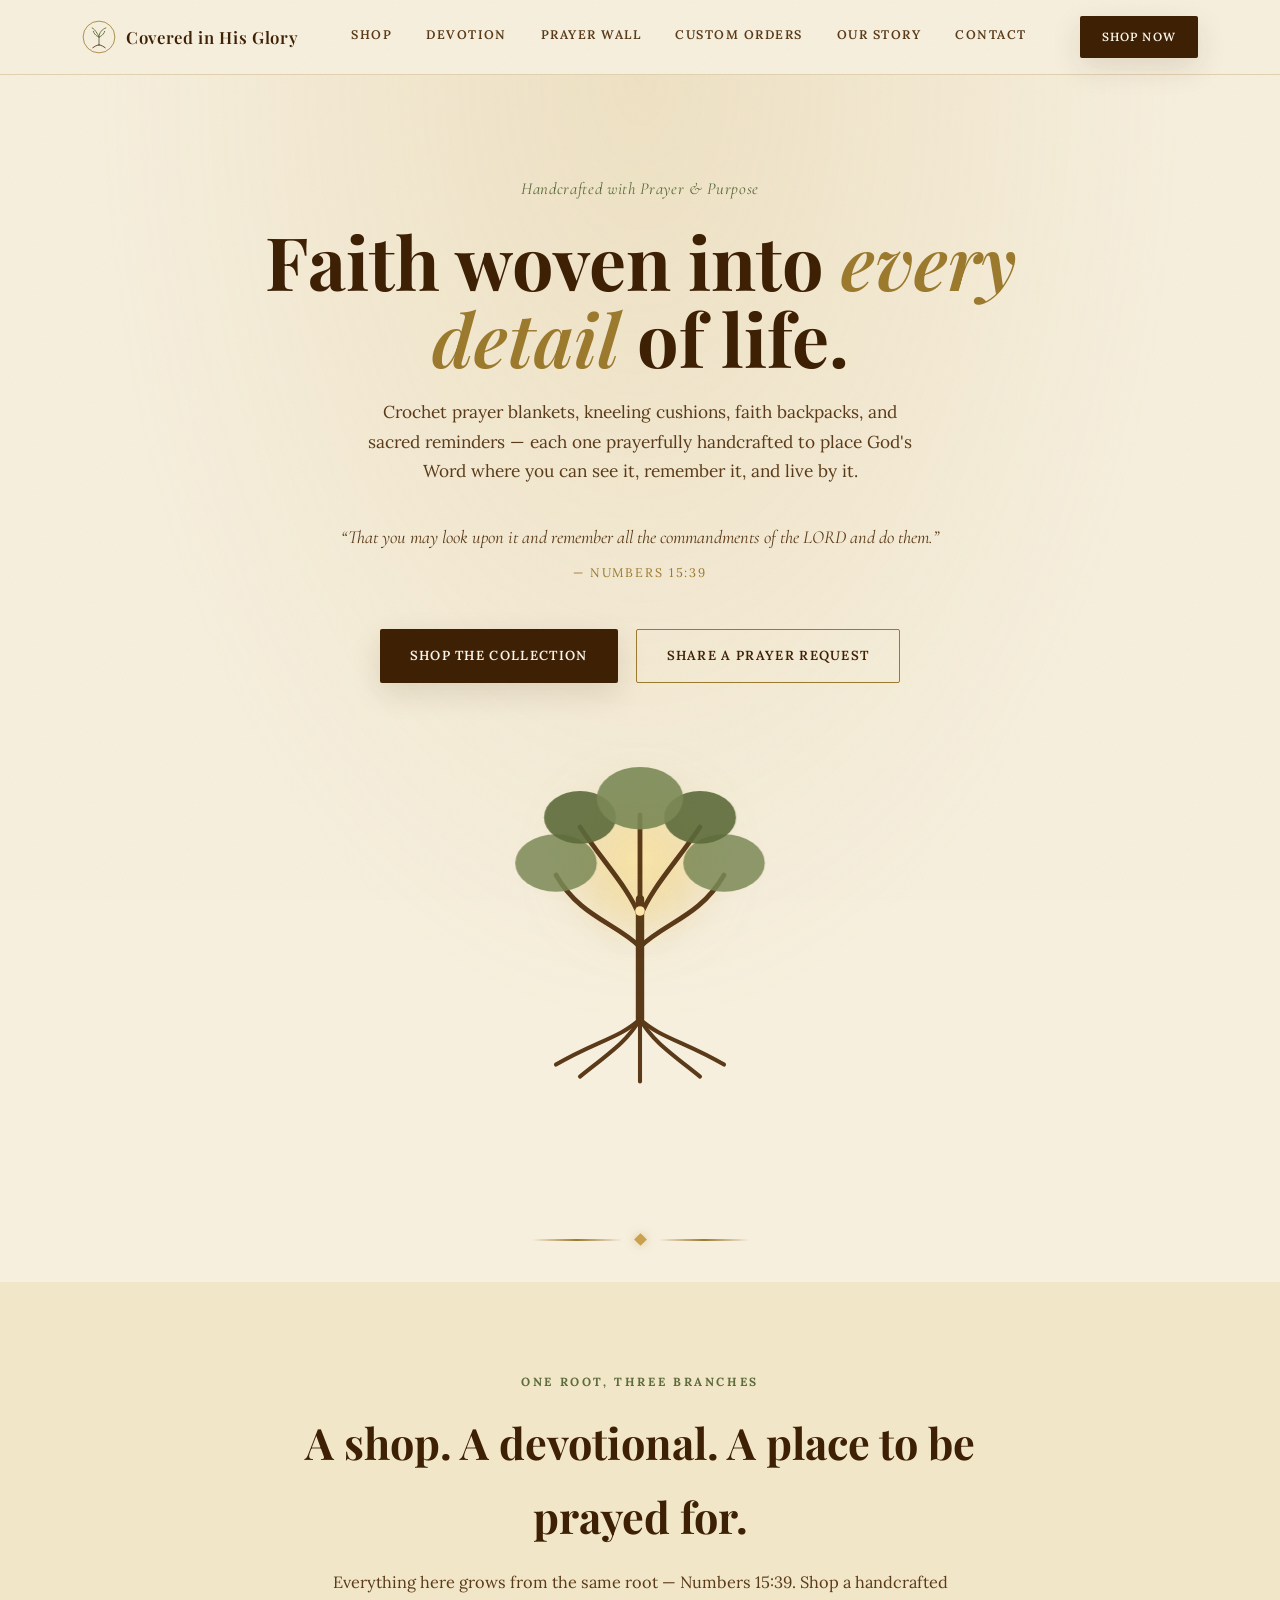
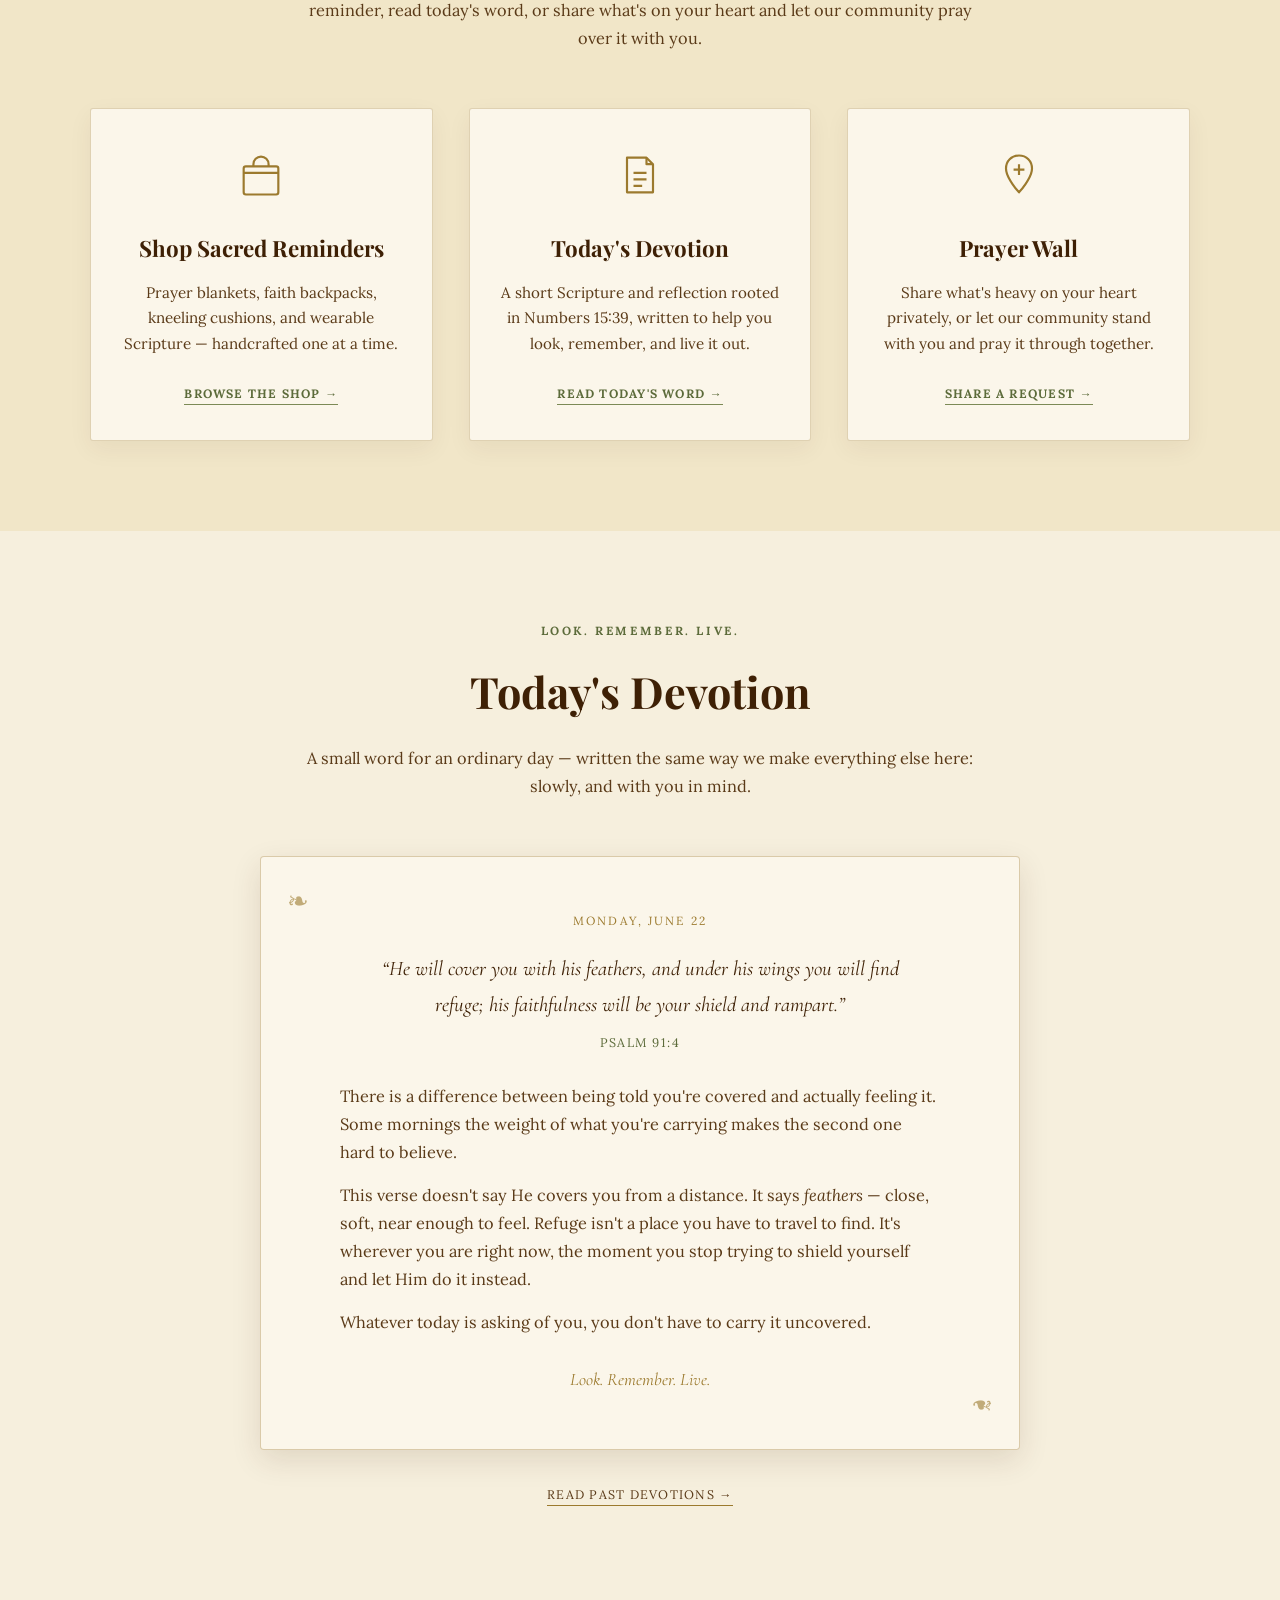
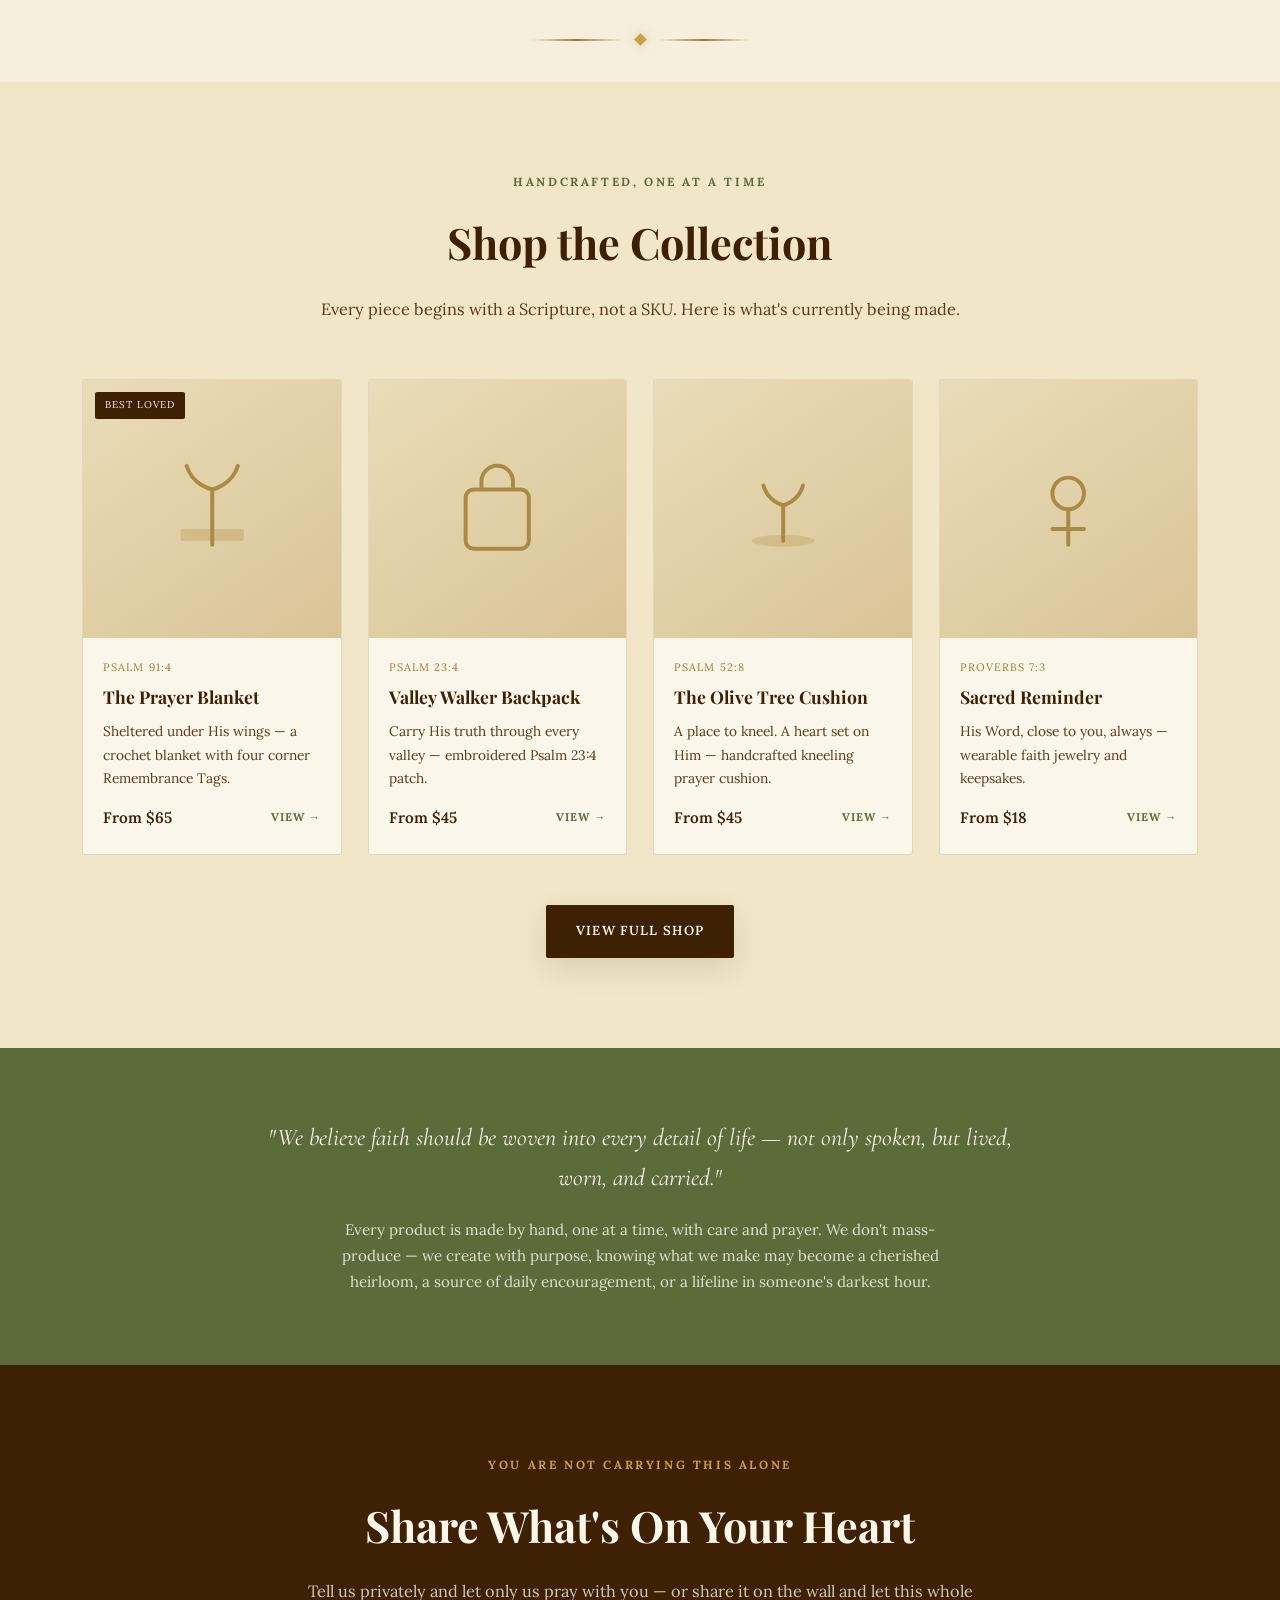
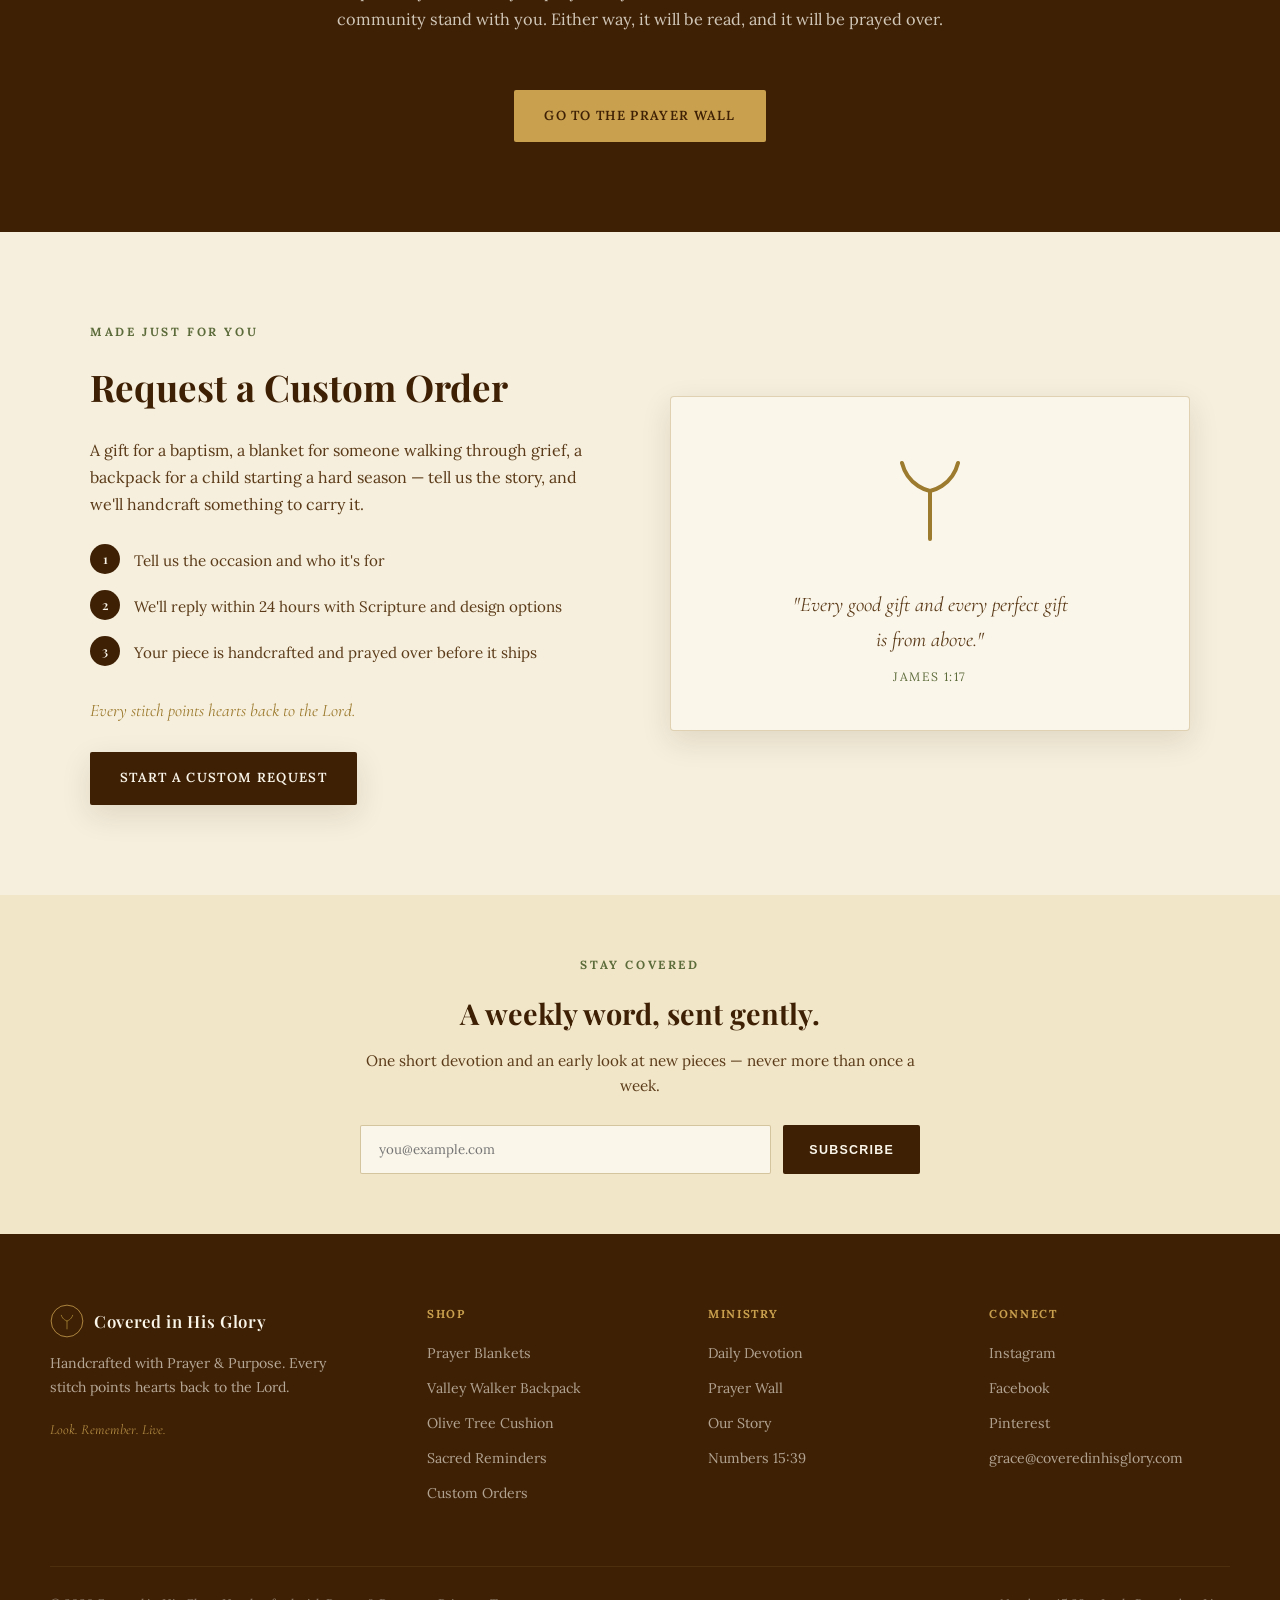
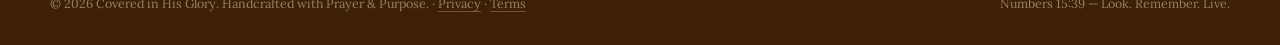
==== index.html @ 0c6f7fd9 "Build Covered in His Glory multi-page static site" ====
<!DOCTYPE html>
<html lang="en">
<head>
<meta charset="UTF-8">
<meta name="viewport" content="width=device-width, initial-scale=1.0">
<title>Covered in His Glory — Faith-Based Handmade Gifts</title>
<meta name="description" content="Handcrafted prayer blankets, faith backpacks, and Scripture-rooted gifts. Faith woven into every detail — Numbers 15:39.">
<link rel="icon" href="data:image/svg+xml,%3Csvg xmlns='http://www.w3.org/2000/svg' viewBox='0 0 60 60'%3E%3Ccircle cx='30' cy='30' r='28' fill='%23F6EFDD' stroke='%239C7A2E' stroke-width='2'/%3E%3Cpath d='M30 46V28M30 28c0 0-9-2-11-11M30 28c0 0 9-2 11-11' stroke='%235C6B3A' stroke-width='2.4' stroke-linecap='round' fill='none'/%3E%3C/svg%3E">
<link rel="preconnect" href="https://fonts.googleapis.com">
<link rel="preconnect" href="https://fonts.gstatic.com" crossorigin>
<link href="https://fonts.googleapis.com/css2?family=Playfair+Display:ital,wght@0,400;0,500;0,600;0,700;0,800;1,500;1,600&family=Lora:ital,wght@0,400;0,500;0,600;1,400&family=Cormorant+Garamond:ital,wght@0,400;0,500;0,600;1,500&display=swap" rel="stylesheet">
<link rel="stylesheet" href="css/styles.css">
</head>
<body>

<div class="texture"></div>

<!-- ===================== HEADER ===================== -->
<header class="site">
  <div class="nav-inner">
    <a class="brandmark" href="index.html">
      <svg class="tree-icon" viewBox="0 0 60 60" fill="none" aria-hidden="true">
        <circle cx="30" cy="30" r="28" stroke="#9C7A2E" stroke-width="1.4"/>
        <path d="M30 44V30M30 30C30 30 22 28 20 20M30 30C30 30 38 28 40 20M30 30C30 30 24 16 18 14M30 30C30 22 36 16 42 14" stroke="#5C6B3A" stroke-width="1.6" stroke-linecap="round"/>
        <path d="M30 44C26 44 22 47 19 49M30 44C34 44 38 47 41 49" stroke="#3E2005" stroke-width="1.4" stroke-linecap="round"/>
      </svg>
      Covered in His Glory
    </a>
    <nav class="links">
      <a href="shop.html">Shop</a>
      <a href="devotion.html">Devotion</a>
      <a href="prayer.html">Prayer Wall</a>
      <a href="custom-orders.html">Custom Orders</a>
      <a href="about.html">Our Story</a>
      <a href="contact.html">Contact</a>
    </nav>
    <a href="shop.html" class="nav-cta">Shop Now</a>
    <button class="menu-toggle" aria-label="Open menu" onclick="openDrawer()">
      <svg width="26" height="26" viewBox="0 0 24 24" fill="none"><path d="M4 7h16M4 12h16M4 17h16" stroke="currentColor" stroke-width="2" stroke-linecap="round"/></svg>
    </button>
  </div>
</header>

<!-- Mobile drawer -->
<div class="mobile-drawer" id="mobileDrawer">
  <div class="panel">
    <div class="drawer-top">
      <span class="brandmark" style="font-size:1rem;">Covered in His Glory</span>
      <button class="drawer-close" aria-label="Close menu" onclick="closeDrawer()">&times;</button>
    </div>
    <a href="shop.html">Shop</a>
    <a href="devotion.html">Devotion</a>
    <a href="prayer.html">Prayer Wall</a>
    <a href="custom-orders.html">Custom Orders</a>
    <a href="about.html">Our Story</a>
    <a href="contact.html">Contact</a>
  </div>
</div>

<!-- ===================== HERO ===================== -->
<section class="hero">
  <div class="hero-eyebrow">Handcrafted with Prayer &amp; Purpose</div>
  <h1>Faith woven into <span class="accent">every detail</span> of life.</h1>
  <p class="hero-sub">Crochet prayer blankets, kneeling cushions, faith backpacks, and sacred reminders — each one prayerfully handcrafted to place God's Word where you can see it, remember it, and live by it.</p>
  <p class="hero-scripture">&ldquo;That you may look upon it and remember all the commandments of the LORD and do them.&rdquo;</p>
  <p class="hero-ref">— Numbers 15:39</p>

  <div class="hero-ctas">
    <a href="shop.html" class="btn btn-primary">Shop the Collection</a>
    <a href="prayer.html" class="btn btn-secondary">Share a Prayer Request</a>
  </div>

  <div class="tree-stage">
    <svg viewBox="0 0 400 320" fill="none" xmlns="http://www.w3.org/2000/svg" aria-hidden="true">
      <defs>
        <radialGradient id="glow" cx="50%" cy="38%" r="40%">
          <stop offset="0%" stop-color="#FCE7A8" stop-opacity="0.9"/>
          <stop offset="100%" stop-color="#FCE7A8" stop-opacity="0"/>
        </radialGradient>
      </defs>
      <circle cx="200" cy="120" r="90" fill="url(#glow)" class="tree-glow"/>
      <path d="M200 230 L200 130" stroke="#5A3A18" stroke-width="7" stroke-linecap="round"/>
      <g stroke="#5A3A18" stroke-width="4" stroke-linecap="round" fill="none">
        <path d="M200 170 C180 150 150 145 130 110"/>
        <path d="M200 170 C220 150 250 145 270 110"/>
        <path d="M200 145 C190 120 170 100 150 70"/>
        <path d="M200 145 C210 120 230 100 250 70"/>
        <path d="M200 130 L200 60"/>
      </g>
      <g class="leaf-pop" style="animation-delay:1.6s">
        <ellipse cx="130" cy="100" rx="34" ry="24" fill="#7C8A56" opacity="0.85"/>
        <ellipse cx="270" cy="100" rx="34" ry="24" fill="#7C8A56" opacity="0.85"/>
        <ellipse cx="150" cy="62" rx="30" ry="22" fill="#5C6B3A" opacity="0.9"/>
        <ellipse cx="250" cy="62" rx="30" ry="22" fill="#5C6B3A" opacity="0.9"/>
        <ellipse cx="200" cy="46" rx="36" ry="26" fill="#7C8A56" opacity="0.9"/>
      </g>
      <g class="roots-grow" stroke="#5A3A18" stroke-width="3.4" stroke-linecap="round" fill="none">
        <path d="M200 230 C185 245 160 250 130 268"/>
        <path d="M200 230 C215 245 240 250 270 268"/>
        <path d="M200 230 C200 250 200 262 200 282"/>
        <path d="M200 230 C190 248 175 258 150 278" style="animation-delay:.3s"/>
        <path d="M200 230 C210 248 225 258 250 278" style="animation-delay:.3s"/>
      </g>
      <circle cx="200" cy="140" r="4" fill="#FCE7A8" class="tree-glow"/>
    </svg>
  </div>
</section>

<div class="rope-divider"><div class="line"></div><div class="mark"></div><div class="line"></div></div>

<!-- ===================== THREE MINISTRY PILLARS ===================== -->
<section class="roots-section section">
  <div class="wrap">
    <div class="section-head reveal">
      <div class="eyebrow">One Root, Three Branches</div>
      <h2>A shop. A devotional. A place to be prayed for.</h2>
      <p>Everything here grows from the same root — Numbers 15:39. Shop a handcrafted reminder, read today's word, or share what's on your heart and let our community pray over it with you.</p>
    </div>

    <div class="pillars reveal">
      <div class="pillar">
        <svg class="icon" viewBox="0 0 48 48" fill="none" aria-hidden="true"><rect x="8" y="16" width="32" height="26" rx="2" stroke="currentColor" stroke-width="2"/><path d="M8 22h32" stroke="currentColor" stroke-width="2"/><path d="M17 16v-2a7 7 0 0114 0v2" stroke="currentColor" stroke-width="2"/></svg>
        <h3>Shop Sacred Reminders</h3>
        <p>Prayer blankets, faith backpacks, kneeling cushions, and wearable Scripture — handcrafted one at a time.</p>
        <a href="shop.html" class="pillar-link">Browse the shop →</a>
      </div>
      <div class="pillar">
        <svg class="icon" viewBox="0 0 48 48" fill="none" aria-hidden="true"><path d="M12 8h18l6 6v26H12z" stroke="currentColor" stroke-width="2" stroke-linejoin="round"/><path d="M30 8v6h6" stroke="currentColor" stroke-width="2" stroke-linejoin="round"/><path d="M18 22h12M18 28h12M18 34h8" stroke="currentColor" stroke-width="2"/></svg>
        <h3>Today's Devotion</h3>
        <p>A short Scripture and reflection rooted in Numbers 15:39, written to help you look, remember, and live it out.</p>
        <a href="devotion.html" class="pillar-link">Read today's word →</a>
      </div>
      <div class="pillar">
        <svg class="icon" viewBox="0 0 48 48" fill="none" aria-hidden="true"><path d="M24 6c-7 0-12 5-12 12 0 9 12 22 12 22s12-13 12-22c0-7-5-12-12-12z" stroke="currentColor" stroke-width="2" stroke-linejoin="round"/><path d="M24 14v10M19 19h10" stroke="currentColor" stroke-width="2"/></svg>
        <h3>Prayer Wall</h3>
        <p>Share what's heavy on your heart privately, or let our community stand with you and pray it through together.</p>
        <a href="prayer.html" class="pillar-link">Share a request →</a>
      </div>
    </div>
  </div>
</section>

<!-- ===================== DAILY DEVOTION ===================== -->
<section class="devotion-section section">
  <div class="wrap">
    <div class="section-head reveal">
      <div class="eyebrow">Look. Remember. Live.</div>
      <h2>Today's Devotion</h2>
      <p>A small word for an ordinary day — written the same way we make everything else here: slowly, and with you in mind.</p>
    </div>

    <div class="devotion-card reveal">
      <div class="devotion-date">Monday, June 22</div>
      <p class="devotion-verse">&ldquo;He will cover you with his feathers, and under his wings you will find refuge; his faithfulness will be your shield and rampart.&rdquo;</p>
      <p class="devotion-ref">Psalm 91:4</p>
      <div class="devotion-body">
        <p>There is a difference between being told you're covered and actually feeling it. Some mornings the weight of what you're carrying makes the second one hard to believe.</p>
        <p>This verse doesn't say He covers you from a distance. It says <em>feathers</em> — close, soft, near enough to feel. Refuge isn't a place you have to travel to find. It's wherever you are right now, the moment you stop trying to shield yourself and let Him do it instead.</p>
        <p>Whatever today is asking of you, you don't have to carry it uncovered.</p>
      </div>
      <p class="devotion-close">Look. Remember. Live.</p>
    </div>

    <div class="devotion-archive">
      <a href="devotion.html">Read past devotions →</a>
    </div>
  </div>
</section>

<div class="rope-divider"><div class="line"></div><div class="mark"></div><div class="line"></div></div>

<!-- ===================== SHOP PREVIEW ===================== -->
<section class="shop-section section">
  <div class="wrap">
    <div class="section-head reveal">
      <div class="eyebrow">Handcrafted, One at a Time</div>
      <h2>Shop the Collection</h2>
      <p>Every piece begins with a Scripture, not a SKU. Here is what's currently being made.</p>
    </div>

    <div class="shop-grid reveal">

      <a class="product-card" href="shop.html">
        <div class="product-image">
          <span class="product-tag">Best Loved</span>
          <svg viewBox="0 0 60 60" fill="none" aria-hidden="true"><path d="M30 48V20M30 20c0 0-10-2-13-12M30 20c0 0 10-2 13-12" stroke="currentColor" stroke-width="2" stroke-linecap="round"/><rect x="14" y="40" width="32" height="6" rx="1" fill="currentColor" opacity="0.3"/></svg>
        </div>
        <div class="product-info">
          <div class="product-scripture">Psalm 91:4</div>
          <h4>The Prayer Blanket</h4>
          <p>Sheltered under His wings — a crochet blanket with four corner Remembrance Tags.</p>
          <div class="product-price-row">
            <span class="product-price">From $65</span>
            <span class="product-cta">View →</span>
          </div>
        </div>
      </a>

      <a class="product-card" href="shop.html">
        <div class="product-image">
          <svg viewBox="0 0 60 60" fill="none" aria-hidden="true"><rect x="14" y="20" width="32" height="30" rx="4" stroke="currentColor" stroke-width="2"/><path d="M22 20v-4a8 8 0 0116 0v4" stroke="currentColor" stroke-width="2"/></svg>
        </div>
        <div class="product-info">
          <div class="product-scripture">Psalm 23:4</div>
          <h4>Valley Walker Backpack</h4>
          <p>Carry His truth through every valley — embroidered Psalm 23:4 patch.</p>
          <div class="product-price-row">
            <span class="product-price">From $45</span>
            <span class="product-cta">View →</span>
          </div>
        </div>
      </a>

      <a class="product-card" href="shop.html">
        <div class="product-image">
          <svg viewBox="0 0 60 60" fill="none" aria-hidden="true"><path d="M30 46V28M30 28c0 0-8-2-10-10M30 28c0 0 8-2 10-10" stroke="currentColor" stroke-width="2" stroke-linecap="round"/><ellipse cx="30" cy="46" rx="16" ry="3" fill="currentColor" opacity="0.25"/></svg>
        </div>
        <div class="product-info">
          <div class="product-scripture">Psalm 52:8</div>
          <h4>The Olive Tree Cushion</h4>
          <p>A place to kneel. A heart set on Him — handcrafted kneeling prayer cushion.</p>
          <div class="product-price-row">
            <span class="product-price">From $45</span>
            <span class="product-cta">View →</span>
          </div>
        </div>
      </a>

      <a class="product-card" href="shop.html">
        <div class="product-image">
          <svg viewBox="0 0 60 60" fill="none" aria-hidden="true"><circle cx="30" cy="22" r="8" stroke="currentColor" stroke-width="2"/><path d="M30 30v18M22 40h16" stroke="currentColor" stroke-width="2" stroke-linecap="round"/></svg>
        </div>
        <div class="product-info">
          <div class="product-scripture">Proverbs 7:3</div>
          <h4>Sacred Reminder</h4>
          <p>His Word, close to you, always — wearable faith jewelry and keepsakes.</p>
          <div class="product-price-row">
            <span class="product-price">From $18</span>
            <span class="product-cta">View →</span>
          </div>
        </div>
      </a>

    </div>

    <div class="shop-all-wrap reveal">
      <a href="shop.html" class="btn btn-primary">View Full Shop</a>
    </div>
  </div>
</section>

<!-- ===================== MISSION STRIP ===================== -->
<section class="mission-strip">
  <p class="lead reveal">"We believe faith should be woven into every detail of life — not only spoken, but lived, worn, and carried."</p>
  <p class="sub reveal">Every product is made by hand, one at a time, with care and prayer. We don't mass-produce — we create with purpose, knowing what we make may become a cherished heirloom, a source of daily encouragement, or a lifeline in someone's darkest hour.</p>
</section>

<!-- ===================== PRAYER WALL PREVIEW ===================== -->
<section class="prayer-section section">
  <div class="wrap">
    <div class="section-head reveal">
      <div class="eyebrow">You Are Not Carrying This Alone</div>
      <h2>Share What's On Your Heart</h2>
      <p>Tell us privately and let only us pray with you — or share it on the wall and let this whole community stand with you. Either way, it will be read, and it will be prayed over.</p>
    </div>
    <div class="shop-all-wrap reveal">
      <a href="prayer.html" class="btn" style="background:var(--gold-bright); color:var(--brown);">Go to the Prayer Wall</a>
    </div>
  </div>
</section>

<!-- ===================== CUSTOM ORDERS TEASER ===================== -->
<section class="custom-section section">
  <div class="wrap">
    <div class="custom-wrap">
      <div class="custom-copy reveal">
        <div class="eyebrow">Made Just for You</div>
        <h2>Request a Custom Order</h2>
        <p>A gift for a baptism, a blanket for someone walking through grief, a backpack for a child starting a hard season — tell us the story, and we'll handcraft something to carry it.</p>
        <ul class="custom-steps">
          <li><div class="step-num">1</div><div class="step-text">Tell us the occasion and who it's for</div></li>
          <li><div class="step-num">2</div><div class="step-text">We'll reply within 24 hours with Scripture and design options</div></li>
          <li><div class="step-num">3</div><div class="step-text">Your piece is handcrafted and prayed over before it ships</div></li>
        </ul>
        <p style="font-style:italic; color:var(--gold); font-family:var(--serif-script); font-size:1.1rem;">Every stitch points hearts back to the Lord.</p>
        <a href="custom-orders.html" class="btn btn-primary" style="margin-top:8px;">Start a Custom Request</a>
      </div>
      <div class="custom-form reveal" style="display:flex; align-items:center; justify-content:center; text-align:center;">
        <div>
          <svg width="120" height="120" viewBox="0 0 60 60" fill="none" style="margin:0 auto 20px; color:var(--gold);" aria-hidden="true"><path d="M30 50V26M30 26c0 0-11-2-14-14M30 26c0 0 11-2 14-14" stroke="currentColor" stroke-width="2" stroke-linecap="round"/></svg>
          <p style="font-family:var(--serif-script); font-style:italic; font-size:1.3rem; color:var(--brown-soft); max-width:280px;">"Every good gift and every perfect gift is from above."</p>
          <p style="font-size:0.76rem; letter-spacing:0.12em; text-transform:uppercase; color:var(--olive); margin-top:10px;">James 1:17</p>
        </div>
      </div>
    </div>
  </div>
</section>

<!-- ===================== NEWSLETTER ===================== -->
<section class="newsletter-section section tight" id="stay-covered">
  <div class="newsletter-box reveal">
    <div class="eyebrow">Stay Covered</div>
    <h2 style="font-family:var(--serif-display); font-size:1.8rem; color:var(--brown); margin-bottom:10px;">A weekly word, sent gently.</h2>
    <p style="color:var(--brown-soft); font-size:0.95rem;">One short devotion and an early look at new pieces — never more than once a week.</p>
    <!-- TODO: replace PLACEHOLDER with your Formspree newsletter form ID -->
    <form class="newsletter-form" action="https://formspree.io/f/PLACEHOLDER" method="POST" data-formspree data-success="You're on the list — welcome to the family. 🌿">
      <input type="text" name="_gotcha" class="hp-field" tabindex="-1" autocomplete="off" aria-hidden="true">
      <input type="hidden" name="_subject" value="New newsletter signup — Covered in His Glory">
      <input type="email" name="email" placeholder="you@example.com" aria-label="Your email" required>
      <button type="submit">Subscribe</button>
    </form>
  </div>
</section>

<!-- ===================== FOOTER ===================== -->
<footer class="site">
  <div class="footer-grid">
    <div class="footer-brand">
      <div class="brandmark">
        <svg class="tree-icon" viewBox="0 0 60 60" fill="none" aria-hidden="true">
          <circle cx="30" cy="30" r="28" stroke="#C9A04E" stroke-width="1.4"/>
          <path d="M30 44V30M30 30C30 30 22 28 20 20M30 30C30 30 38 28 40 20" stroke="#9C7A2E" stroke-width="1.6" stroke-linecap="round"/>
        </svg>
        Covered in His Glory
      </div>
      <p>Handcrafted with Prayer &amp; Purpose. Every stitch points hearts back to the Lord.</p>
      <p class="footer-tagline">Look. Remember. Live.</p>
    </div>
    <div class="footer-col">
      <h5>Shop</h5>
      <a href="shop.html">Prayer Blankets</a>
      <a href="shop.html">Valley Walker Backpack</a>
      <a href="shop.html">Olive Tree Cushion</a>
      <a href="shop.html">Sacred Reminders</a>
      <a href="custom-orders.html">Custom Orders</a>
    </div>
    <div class="footer-col">
      <h5>Ministry</h5>
      <a href="devotion.html">Daily Devotion</a>
      <a href="prayer.html">Prayer Wall</a>
      <a href="about.html">Our Story</a>
      <a href="about.html">Numbers 15:39</a>
    </div>
    <div class="footer-col">
      <h5>Connect</h5>
      <a href="https://instagram.com/CoveredInHisGlory" target="_blank" rel="noopener">Instagram</a>
      <a href="https://facebook.com/LookRememberLive" target="_blank" rel="noopener">Facebook</a>
      <a href="contact.html">Pinterest</a>
      <a href="mailto:grace@coveredinhisglory.com">grace@coveredinhisglory.com</a>
    </div>
  </div>
  <div class="footer-bottom">
    <span>© 2026 Covered in His Glory. Handcrafted with Prayer &amp; Purpose. · <a href="privacy.html" style="border-bottom:1px solid var(--gold);">Privacy</a> · <a href="terms.html" style="border-bottom:1px solid var(--gold);">Terms</a></span>
    <span>Numbers 15:39 — Look. Remember. Live.</span>
  </div>
</footer>

<div class="toast" id="toast"></div>

<script src="js/main.js"></script>
</body>
</html>
---- css/styles.css ----
:root{
  --cream:#F6EFDD;
  --cream-2:#EFE3C4;
  --parchment:#F1E6C8;
  --brown:#3E2005;
  --brown-soft:#5A3A18;
  --gold:#9C7A2E;
  --gold-bright:#C9A04E;
  --olive:#5C6B3A;
  --olive-soft:#7C8A56;
  --kraft:#B98948;
  --ivory:#FBF6EA;
  --shadow: 0 10px 30px rgba(62,32,5,0.12);
  --serif-display: 'Playfair Display', serif;
  --serif-script: 'Cormorant Garamond', serif;
  --serif-body: 'Lora', serif;
}

*{margin:0;padding:0;box-sizing:border-box;}
html{scroll-behavior:smooth;}
body{
  background:var(--cream);
  color:var(--brown);
  font-family:var(--serif-body);
  overflow-x:hidden;
  line-height:1.7;
}

::selection{background:var(--gold-bright); color:var(--ivory);}

a{color:inherit; text-decoration:none;}

img{max-width:100%; display:block;}

.wrap{
  max-width:1180px;
  margin:0 auto;
  padding:0 32px;
}

/* Texture overlay */
.texture{
  position:fixed; inset:0; pointer-events:none; z-index:9999;
  opacity:0.035; mix-blend-mode:multiply;
  background-image:url("data:image/svg+xml,%3Csvg xmlns='http://www.w3.org/2000/svg' width='100' height='100'%3E%3Cfilter id='n'%3E%3CfeTurbulence baseFrequency='0.9' numOctaves='3' stitchTiles='stitch' type='fractalNoise'/%3E%3C/filter%3E%3Crect width='100%25' height='100%25' filter='url(%23n)'/%3E%3C/svg%3E");
}

/* ===== Rope Divider ===== */
.rope-divider{
  display:flex; align-items:center; justify-content:center; gap:14px;
  padding:38px 0;
}
.rope-divider .line{
  height:2px; width:90px;
  background:linear-gradient(90deg, transparent, var(--gold), transparent);
}
.rope-divider .mark{
  width:9px; height:9px; transform:rotate(45deg);
  background:var(--gold-bright);
  box-shadow:0 0 8px rgba(201,160,78,0.5);
}

/* ===== Top Nav ===== */
header.site{
  position:sticky; top:0; z-index:500;
  background:rgba(246,239,221,0.92);
  backdrop-filter:blur(8px);
  border-bottom:1px solid rgba(156,122,46,0.25);
}
.nav-inner{
  display:flex; align-items:center; justify-content:space-between;
  padding:16px 32px;
  max-width:1180px; margin:0 auto;
}
.brandmark{
  display:flex; align-items:center; gap:10px;
  font-family:var(--serif-display);
  font-size:1.05rem; letter-spacing:0.04em;
  color:var(--brown); font-weight:600;
}
.brandmark .tree-icon{width:34px; height:34px;}
nav.links{display:flex; gap:34px; align-items:center;}
nav.links a{
  font-size:0.78rem; letter-spacing:0.12em; text-transform:uppercase;
  color:var(--brown-soft); font-weight:600;
  position:relative; padding-bottom:4px;
  transition:color .25s ease;
}
nav.links a::after{
  content:''; position:absolute; left:0; bottom:0; width:0; height:1px;
  background:var(--gold-bright); transition:width .3s ease;
}
nav.links a:hover{color:var(--brown);}
nav.links a:hover::after{width:100%;}
nav.links a.active{color:var(--brown);}
nav.links a.active::after{width:100%;}
.nav-cta{
  font-size:0.74rem; letter-spacing:0.1em; text-transform:uppercase;
  background:var(--brown); color:var(--ivory)!important;
  padding:11px 22px; border-radius:2px; font-weight:600;
  box-shadow:var(--shadow);
  transition:transform .2s ease, background .2s ease;
}
.nav-cta:hover{background:var(--olive); transform:translateY(-1px);}
.menu-toggle{display:none; background:none; border:none; cursor:pointer; color:var(--brown);}

/* Mobile drawer */
.mobile-drawer{
  position:fixed; inset:0; z-index:600;
  background:rgba(62,32,5,0.5);
  opacity:0; pointer-events:none;
  transition:opacity .3s ease;
}
.mobile-drawer.open{opacity:1; pointer-events:auto;}
.mobile-drawer .panel{
  position:absolute; top:0; right:0; height:100%; width:min(320px, 82vw);
  background:var(--cream);
  border-left:1px solid rgba(156,122,46,0.3);
  box-shadow:-10px 0 30px rgba(62,32,5,0.18);
  padding:26px 28px;
  transform:translateX(100%);
  transition:transform .3s ease;
  display:flex; flex-direction:column; gap:6px;
}
.mobile-drawer.open .panel{transform:translateX(0);}
.mobile-drawer .drawer-top{
  display:flex; justify-content:space-between; align-items:center;
  margin-bottom:18px;
}
.mobile-drawer .drawer-close{
  background:none; border:none; cursor:pointer; color:var(--brown);
  font-size:1.6rem; line-height:1;
}
.mobile-drawer .panel a{
  font-size:0.86rem; letter-spacing:0.1em; text-transform:uppercase;
  color:var(--brown-soft); font-weight:600;
  padding:14px 0; border-bottom:1px solid rgba(156,122,46,0.18);
}
.mobile-drawer .panel a:last-child{border-bottom:none;}
.mobile-drawer .panel a.active{color:var(--brown);}

@media (max-width:880px){
  nav.links{display:none;}
  .menu-toggle{display:block;}
}

/* ===== HERO ===== */
.hero{
  position:relative;
  padding:100px 32px 70px;
  text-align:center;
  overflow:hidden;
  background:
    radial-gradient(ellipse at 50% 0%, rgba(201,160,78,0.18), transparent 60%),
    var(--cream);
}
.hero-eyebrow{
  font-family:var(--serif-script);
  font-style:italic;
  font-size:1.05rem;
  color:var(--olive);
  letter-spacing:0.04em;
  margin-bottom:18px;
}
.hero h1{
  font-family:var(--serif-display);
  font-weight:700;
  font-size:clamp(2.6rem, 6vw, 4.6rem);
  line-height:1.05;
  color:var(--brown);
  max-width:920px;
  margin:0 auto 22px;
}
.hero h1 .accent{
  font-style:italic; font-weight:600; color:var(--gold);
  position:relative;
}
.hero-sub{
  max-width:560px; margin:0 auto 36px;
  color:var(--brown-soft);
  font-size:1.08rem;
}
.hero-scripture{
  font-family:var(--serif-script); font-style:italic;
  font-size:1.15rem; color:var(--brown-soft);
  max-width:600px; margin:0 auto 8px;
}
.hero-ref{
  font-size:0.78rem; letter-spacing:0.15em; text-transform:uppercase;
  color:var(--gold); margin-bottom:46px;
}

.hero-ctas{
  display:flex; gap:18px; justify-content:center; flex-wrap:wrap;
  margin-bottom:60px;
}
.btn{
  display:inline-flex; align-items:center; gap:8px;
  padding:15px 30px;
  font-size:0.82rem; letter-spacing:0.1em; text-transform:uppercase; font-weight:600;
  border-radius:2px;
  transition:transform .25s ease, box-shadow .25s ease;
}
.btn-primary{
  background:var(--brown); color:var(--ivory);
  box-shadow:var(--shadow);
}
.btn-primary:hover{transform:translateY(-2px); box-shadow:0 14px 34px rgba(62,32,5,0.22);}
.btn-secondary{
  background:transparent; color:var(--brown);
  border:1.5px solid var(--gold);
}
.btn-secondary:hover{background:rgba(156,122,46,0.1); transform:translateY(-2px);}

/* Tree of Life Signature SVG */
.tree-stage{
  position:relative;
  max-width:480px; margin:0 auto;
}
.tree-stage svg{width:100%; height:auto; display:block;}
.tree-glow{filter:drop-shadow(0 0 18px rgba(201,160,78,0.55));}

.roots-grow path{
  stroke-dasharray:340;
  stroke-dashoffset:340;
  animation:growRoot 2.6s ease forwards;
}
@keyframes growRoot{ to{ stroke-dashoffset:0; } }
.leaf-pop{
  opacity:0; transform:scale(0.4);
  animation:popLeaf .6s ease forwards;
}
@keyframes popLeaf{ to{opacity:1; transform:scale(1);} }

@media (prefers-reduced-motion: reduce){
  .roots-grow path, .leaf-pop{ animation:none !important; opacity:1; stroke-dashoffset:0; transform:scale(1); }
}

/* ===== SECTION LABELS ===== */
.section{padding:90px 32px;}
.section.tight{padding:60px 32px;}
.section-head{text-align:center; max-width:680px; margin:0 auto 56px;}
.eyebrow{
  font-size:0.74rem; letter-spacing:0.22em; text-transform:uppercase;
  color:var(--olive); font-weight:700; margin-bottom:14px;
}
.section-head h2{
  font-family:var(--serif-display); font-weight:700;
  font-size:clamp(2rem,4vw,2.7rem);
  color:var(--brown); margin-bottom:16px;
}
.section-head p{color:var(--brown-soft); font-size:1.02rem;}

/* ===== PAGE HERO (interior pages) ===== */
.page-hero{
  padding:80px 32px 50px;
  text-align:center;
  background:
    radial-gradient(ellipse at 50% 0%, rgba(201,160,78,0.16), transparent 62%),
    var(--cream);
}
.page-hero .eyebrow{color:var(--olive);}
.page-hero h1{
  font-family:var(--serif-display); font-weight:700;
  font-size:clamp(2.3rem,5vw,3.6rem);
  color:var(--brown); max-width:820px; margin:0 auto 18px;
}
.page-hero p.lead{
  max-width:600px; margin:0 auto;
  color:var(--brown-soft); font-size:1.08rem;
}
.page-hero p.script-lead{
  font-family:var(--serif-script); font-style:italic;
  font-size:1.2rem; color:var(--brown-soft);
  max-width:620px; margin:14px auto 0;
}

/* ===== ROOT MAP (signature element) — 3 ministry pillars connected to one root system ===== */
.roots-section{
  background:var(--parchment);
  position:relative;
}
.pillars{
  display:grid; grid-template-columns:repeat(3,1fr); gap:36px;
  max-width:1100px; margin:0 auto;
  position:relative;
}
.pillar{
  background:var(--ivory);
  border:1px solid rgba(156,122,46,0.3);
  border-radius:3px;
  padding:40px 30px 34px;
  text-align:center;
  position:relative;
  box-shadow:0 8px 24px rgba(62,32,5,0.06);
  transition:transform .3s ease, box-shadow .3s ease;
}
.pillar:hover{transform:translateY(-6px); box-shadow:0 18px 34px rgba(62,32,5,0.12);}
.pillar .icon{width:52px; height:52px; margin:0 auto 20px; color:var(--gold);}
.pillar h3{
  font-family:var(--serif-display); font-size:1.4rem; color:var(--brown); margin-bottom:12px;
}
.pillar p{color:var(--brown-soft); font-size:0.95rem; margin-bottom:22px;}
.pillar a.pillar-link{
  font-size:0.76rem; letter-spacing:0.1em; text-transform:uppercase;
  color:var(--olive); font-weight:700; border-bottom:1px solid var(--olive-soft);
  padding-bottom:3px;
}
.pillar a.pillar-link:hover{color:var(--brown);}

.root-connector{
  text-align:center; margin-top:8px;
}
.root-connector svg{width:100%; max-width:700px; height:60px;}

@media (max-width:880px){
  .pillars{grid-template-columns:1fr; gap:26px;}
}

/* ===== DAILY DEVOTION CARD ===== */
.devotion-section{
  background:var(--cream);
}
.devotion-card{
  max-width:760px; margin:0 auto;
  background:var(--ivory);
  border:1px solid rgba(156,122,46,0.35);
  border-radius:4px;
  padding:54px 56px;
  position:relative;
  box-shadow:var(--shadow);
}
.devotion-card::before, .devotion-card::after{
  content:'\276E'; position:absolute; font-size:1.6rem; color:var(--gold);
  opacity:0.6;
}
.devotion-card::before{content:'\2767'; top:22px; left:26px;}
.devotion-card::after{content:'\2767'; bottom:22px; right:26px; transform:rotate(180deg);}
.devotion-date{
  text-align:center; font-size:0.74rem; letter-spacing:0.18em; text-transform:uppercase;
  color:var(--gold); margin-bottom:20px;
}
.devotion-verse{
  font-family:var(--serif-script); font-style:italic; font-size:1.3rem;
  text-align:center; color:var(--brown); max-width:560px; margin:0 auto 10px;
}
.devotion-ref{
  text-align:center; font-size:0.78rem; letter-spacing:0.12em; text-transform:uppercase;
  color:var(--olive); margin-bottom:30px;
}
.devotion-body{
  color:var(--brown-soft); font-size:1.02rem; text-align:left;
  max-width:600px; margin:0 auto;
}
.devotion-body p{margin-bottom:16px;}
.devotion-close{
  text-align:center; margin-top:28px;
  font-family:var(--serif-script); font-style:italic; font-size:1.1rem;
  color:var(--gold);
}
.devotion-archive{
  text-align:center; margin-top:30px;
}
.devotion-archive a{
  font-size:0.78rem; letter-spacing:0.1em; text-transform:uppercase;
  color:var(--brown-soft); border-bottom:1px solid var(--gold);
  padding-bottom:3px;
}

/* ===== DEVOTION ARCHIVE LIST ===== */
.archive-list{
  max-width:760px; margin:0 auto;
  display:flex; flex-direction:column; gap:0;
}
.archive-item{
  display:block;
  padding:26px 4px;
  border-bottom:1px solid rgba(156,122,46,0.25);
  transition:background .2s ease, padding-left .2s ease;
}
.archive-item:hover{background:rgba(156,122,46,0.05); padding-left:14px;}
.archive-item .a-date{
  font-size:0.72rem; letter-spacing:0.14em; text-transform:uppercase;
  color:var(--gold); margin-bottom:8px;
}
.archive-item .a-verse{
  font-family:var(--serif-script); font-style:italic; font-size:1.15rem;
  color:var(--brown); margin-bottom:6px;
}
.archive-item .a-more{
  font-size:0.74rem; letter-spacing:0.1em; text-transform:uppercase;
  color:var(--olive); font-weight:700;
}

/* ===== SHOP PREVIEW / GRID ===== */
.shop-section{background:var(--parchment);}
.shop-grid{
  display:grid; grid-template-columns:repeat(4,1fr); gap:26px;
  max-width:1180px; margin:0 auto 50px;
}
.shop-grid.full{grid-template-columns:repeat(4,1fr);}
.product-card{
  background:var(--ivory);
  border:1px solid rgba(156,122,46,0.25);
  border-radius:3px;
  overflow:hidden;
  transition:transform .3s ease, box-shadow .3s ease;
}
.product-card:hover{transform:translateY(-5px); box-shadow:0 16px 30px rgba(62,32,5,0.12);}
.product-image{
  aspect-ratio:1/1;
  background:linear-gradient(145deg, #E9DCB8, #D9C496);
  display:flex; align-items:center; justify-content:center;
  color:var(--gold);
  position:relative;
  overflow:hidden;
}
.product-image svg{width:46%; height:46%; opacity:0.8;}
.product-tag{
  position:absolute; top:12px; left:12px;
  background:var(--brown); color:var(--ivory);
  font-size:0.62rem; letter-spacing:0.1em; text-transform:uppercase;
  padding:5px 10px; border-radius:2px;
}
.product-info{padding:20px 20px 24px;}
.product-scripture{
  font-size:0.68rem; letter-spacing:0.1em; text-transform:uppercase;
  color:var(--gold); margin-bottom:6px;
}
.product-info h4{
  font-family:var(--serif-display); font-size:1.1rem; color:var(--brown); margin-bottom:8px;
}
.product-info p{font-size:0.86rem; color:var(--brown-soft); margin-bottom:14px;}
.product-price-row{display:flex; align-items:center; justify-content:space-between;}
.product-price{font-weight:600; color:var(--brown); font-size:0.95rem;}
.product-cta{
  font-size:0.7rem; letter-spacing:0.08em; text-transform:uppercase;
  color:var(--olive); font-weight:700;
}
@media (max-width:980px){.shop-grid, .shop-grid.full{grid-template-columns:repeat(2,1fr);}}
@media (max-width:560px){.shop-grid, .shop-grid.full{grid-template-columns:1fr;}}

.shop-all-wrap{text-align:center;}

/* ===== PRAYER WALL ===== */
.prayer-section{
  background:var(--brown);
  color:var(--ivory);
  position:relative;
}
.prayer-section .eyebrow{color:var(--gold-bright);}
.prayer-section .section-head h2{color:var(--ivory);}
.prayer-section .section-head p{color:rgba(251,246,234,0.78);}

.prayer-tabs{
  display:flex; justify-content:center; gap:14px; margin-bottom:46px;
}
.prayer-tab{
  padding:11px 26px; font-size:0.78rem; letter-spacing:0.1em; text-transform:uppercase;
  border:1px solid rgba(201,160,78,0.45); border-radius:30px;
  color:rgba(251,246,234,0.8); cursor:pointer;
  transition:all .25s ease;
}
.prayer-tab.active{background:var(--gold-bright); color:var(--brown); border-color:var(--gold-bright); font-weight:700;}

.prayer-panel{max-width:680px; margin:0 auto;}

.prayer-form{
  background:rgba(251,246,234,0.06);
  border:1px solid rgba(201,160,78,0.3);
  border-radius:4px;
  padding:40px;
}
.form-row{margin-bottom:20px;}
.form-row label{
  display:block; font-size:0.74rem; letter-spacing:0.1em; text-transform:uppercase;
  color:var(--gold-bright); margin-bottom:8px;
}
.form-row input, .form-row textarea, .form-row select{
  width:100%; padding:13px 16px;
  background:rgba(251,246,234,0.95);
  border:1px solid rgba(201,160,78,0.4);
  border-radius:2px;
  color:var(--brown);
  font-family:var(--serif-body);
  font-size:0.95rem;
}
.form-row input:focus, .form-row textarea:focus, .form-row select:focus{
  outline:2px solid var(--gold-bright); outline-offset:1px;
}
.form-row textarea{resize:vertical; min-height:110px;}
.form-row.checkrow{display:flex; align-items:center; gap:10px;}
.form-row.checkrow input{width:auto;}
.form-row.checkrow label{margin:0; font-size:0.85rem; letter-spacing:0; text-transform:none; color:rgba(251,246,234,0.85);}
.form-submit{
  width:100%; padding:15px; margin-top:6px;
  background:var(--gold-bright); color:var(--brown);
  border:none; border-radius:2px;
  font-size:0.82rem; letter-spacing:0.1em; text-transform:uppercase; font-weight:700;
  cursor:pointer; transition:background .25s ease;
}
.form-submit:hover{background:#dab768;}
.form-note{
  text-align:center; font-size:0.82rem; color:rgba(251,246,234,0.6); margin-top:14px;
}
/* honeypot */
.hp-field{position:absolute; left:-9999px; top:-9999px; width:1px; height:1px; overflow:hidden;}

.wall-list{display:flex; flex-direction:column; gap:16px;}
.wall-item{
  background:rgba(251,246,234,0.06);
  border:1px solid rgba(201,160,78,0.25);
  border-radius:4px;
  padding:24px 28px;
}
.wall-item-top{
  display:flex; justify-content:space-between; align-items:baseline;
  margin-bottom:10px;
}
.wall-name{font-weight:600; color:var(--gold-bright); font-size:0.92rem;}
.wall-time{font-size:0.74rem; color:rgba(251,246,234,0.5);}
.wall-text{color:rgba(251,246,234,0.88); font-size:0.95rem; margin-bottom:14px;}
.wall-pray-btn{
  display:inline-flex; align-items:center; gap:7px;
  font-size:0.74rem; letter-spacing:0.08em; text-transform:uppercase;
  color:var(--gold-bright); cursor:pointer; font-weight:700;
  background:none; border:none; padding:0;
}
.wall-pray-btn .count{color:rgba(251,246,234,0.55); font-weight:400; letter-spacing:0;}

/* ===== CUSTOM ORDER ===== */
.custom-section{background:var(--cream);}
.custom-wrap{
  display:grid; grid-template-columns:1fr 1fr; gap:60px; align-items:center;
  max-width:1100px; margin:0 auto;
}
.custom-copy .eyebrow{margin-bottom:14px;}
.custom-copy h2{
  font-family:var(--serif-display); font-weight:700; font-size:2.3rem; color:var(--brown); margin-bottom:18px;
}
.custom-copy p{color:var(--brown-soft); margin-bottom:18px;}
.custom-steps{list-style:none; margin:26px 0 30px;}
.custom-steps li{
  display:flex; gap:14px; margin-bottom:16px; align-items:flex-start;
}
.custom-steps .step-num{
  flex-shrink:0; width:30px; height:30px; border-radius:50%;
  background:var(--brown); color:var(--ivory);
  display:flex; align-items:center; justify-content:center;
  font-size:0.8rem; font-family:var(--serif-display); font-weight:600;
}
.custom-steps .step-text{color:var(--brown-soft); font-size:0.95rem; padding-top:4px;}

.custom-form{
  background:var(--ivory); border:1px solid rgba(156,122,46,0.3);
  border-radius:4px; padding:42px;
  box-shadow:var(--shadow);
}
.custom-form .form-row label{color:var(--olive); }
.custom-form .form-row input, .custom-form .form-row select, .custom-form .form-row textarea{
  background:var(--cream); border:1px solid rgba(156,122,46,0.3); color:var(--brown);
}
.custom-form .form-submit{background:var(--brown); color:var(--ivory);}
.custom-form .form-submit:hover{background:var(--olive);}

@media (max-width:880px){
  .custom-wrap{grid-template-columns:1fr; gap:36px;}
}

/* ===== ABOUT / MISSION STRIP ===== */
.mission-strip{
  background:var(--olive); color:var(--ivory);
  padding:70px 32px; text-align:center;
}
.mission-strip p.lead{
  font-family:var(--serif-script); font-style:italic; font-size:1.5rem;
  max-width:760px; margin:0 auto 18px;
}
.mission-strip p.sub{
  max-width:600px; margin:0 auto; opacity:0.85; font-size:0.95rem;
}

/* ===== PROSE (about / legal) ===== */
.prose{
  max-width:760px; margin:0 auto;
  color:var(--brown-soft); font-size:1.02rem;
}
.prose h2{
  font-family:var(--serif-display); font-weight:700;
  font-size:1.7rem; color:var(--brown);
  margin:42px 0 16px;
}
.prose h3{
  font-family:var(--serif-display); font-weight:600;
  font-size:1.25rem; color:var(--brown);
  margin:30px 0 12px;
}
.prose p{margin-bottom:18px;}
.prose ul{margin:0 0 18px 22px;}
.prose li{margin-bottom:10px;}
.prose .scripture-block{
  font-family:var(--serif-script); font-style:italic;
  font-size:1.2rem; color:var(--brown);
  border-left:3px solid var(--gold); padding:6px 0 6px 22px;
  margin:24px 0;
}
.prose .ref{
  display:block; font-family:var(--serif-body); font-style:normal;
  font-size:0.76rem; letter-spacing:0.14em; text-transform:uppercase;
  color:var(--olive); margin-top:8px;
}
.prose .script-close{
  font-family:var(--serif-script); font-style:italic;
  font-size:1.3rem; color:var(--gold); text-align:center;
  margin-top:40px;
}

/* ===== CONTACT ===== */
.contact-wrap{
  display:grid; grid-template-columns:1fr 1fr; gap:60px; align-items:start;
  max-width:1080px; margin:0 auto;
}
.contact-info h3{
  font-family:var(--serif-display); font-size:1.3rem; color:var(--brown);
  margin:0 0 10px;
}
.contact-info p{color:var(--brown-soft); margin-bottom:20px;}
.contact-info .detail{margin-bottom:16px;}
.contact-info .detail .label{
  font-size:0.72rem; letter-spacing:0.14em; text-transform:uppercase;
  color:var(--olive); font-weight:700; margin-bottom:4px;
}
.contact-info .detail a{color:var(--brown); border-bottom:1px solid var(--gold);}
@media (max-width:880px){
  .contact-wrap{grid-template-columns:1fr; gap:36px;}
}

/* ===== NEWSLETTER ===== */
.newsletter-section{
  background:var(--parchment); text-align:center;
}
.newsletter-box{
  max-width:560px; margin:0 auto;
}
.newsletter-form{
  display:flex; gap:12px; margin-top:26px;
}
.newsletter-form input{
  flex:1; padding:15px 18px;
  border:1px solid rgba(156,122,46,0.4);
  background:var(--ivory); border-radius:2px;
  font-family:var(--serif-body); color:var(--brown);
}
.newsletter-form button{
  padding:15px 26px;
  background:var(--brown); color:var(--ivory);
  border:none; border-radius:2px;
  font-size:0.78rem; letter-spacing:0.1em; text-transform:uppercase; font-weight:700;
  cursor:pointer;
}
.newsletter-form button:hover{background:var(--olive);}
@media (max-width:520px){.newsletter-form{flex-direction:column;}}

/* ===== FOOTER ===== */
footer.site{
  background:var(--brown); color:rgba(251,246,234,0.75);
  padding:70px 32px 30px;
}
.footer-grid{
  display:grid; grid-template-columns:1.4fr 1fr 1fr 1fr;
  gap:40px; max-width:1180px; margin:0 auto 50px;
}
.footer-brand .brandmark{color:var(--ivory); margin-bottom:14px;}
.footer-brand p{font-size:0.88rem; max-width:280px; margin-bottom:18px; opacity:0.85;}
.footer-tagline{font-family:var(--serif-script); font-style:italic; color:var(--gold-bright); font-size:1rem;}
.footer-col h5{
  font-size:0.72rem; letter-spacing:0.14em; text-transform:uppercase;
  color:var(--gold-bright); margin-bottom:18px;
}
.footer-col a{
  display:block; font-size:0.88rem; margin-bottom:11px; opacity:0.82;
  transition:opacity .2s ease;
}
.footer-col a:hover{opacity:1; color:var(--gold-bright);}
.footer-bottom{
  border-top:1px solid rgba(201,160,78,0.2);
  max-width:1180px; margin:0 auto; padding-top:26px;
  display:flex; justify-content:space-between; align-items:center; flex-wrap:wrap; gap:14px;
  font-size:0.78rem; opacity:0.6;
}
@media (max-width:880px){
  .footer-grid{grid-template-columns:1fr 1fr;}
}
@media (max-width:560px){
  .footer-grid{grid-template-columns:1fr;}
}

/* Scroll reveal */
.reveal{opacity:0; transform:translateY(24px); transition:opacity .7s ease, transform .7s ease;}
.reveal.visible{opacity:1; transform:translateY(0);}
@media (prefers-reduced-motion: reduce){
  .reveal{opacity:1; transform:none;}
}

/* Toast */
.toast{
  position:fixed; bottom:30px; left:50%; transform:translateX(-50%) translateY(20px);
  background:var(--brown); color:var(--ivory);
  padding:16px 28px; border-radius:3px; box-shadow:var(--shadow);
  font-size:0.88rem; opacity:0; pointer-events:none;
  transition:opacity .35s ease, transform .35s ease;
  z-index:1000;
  border:1px solid var(--gold);
}
.toast.show{opacity:1; transform:translateX(-50%) translateY(0);}
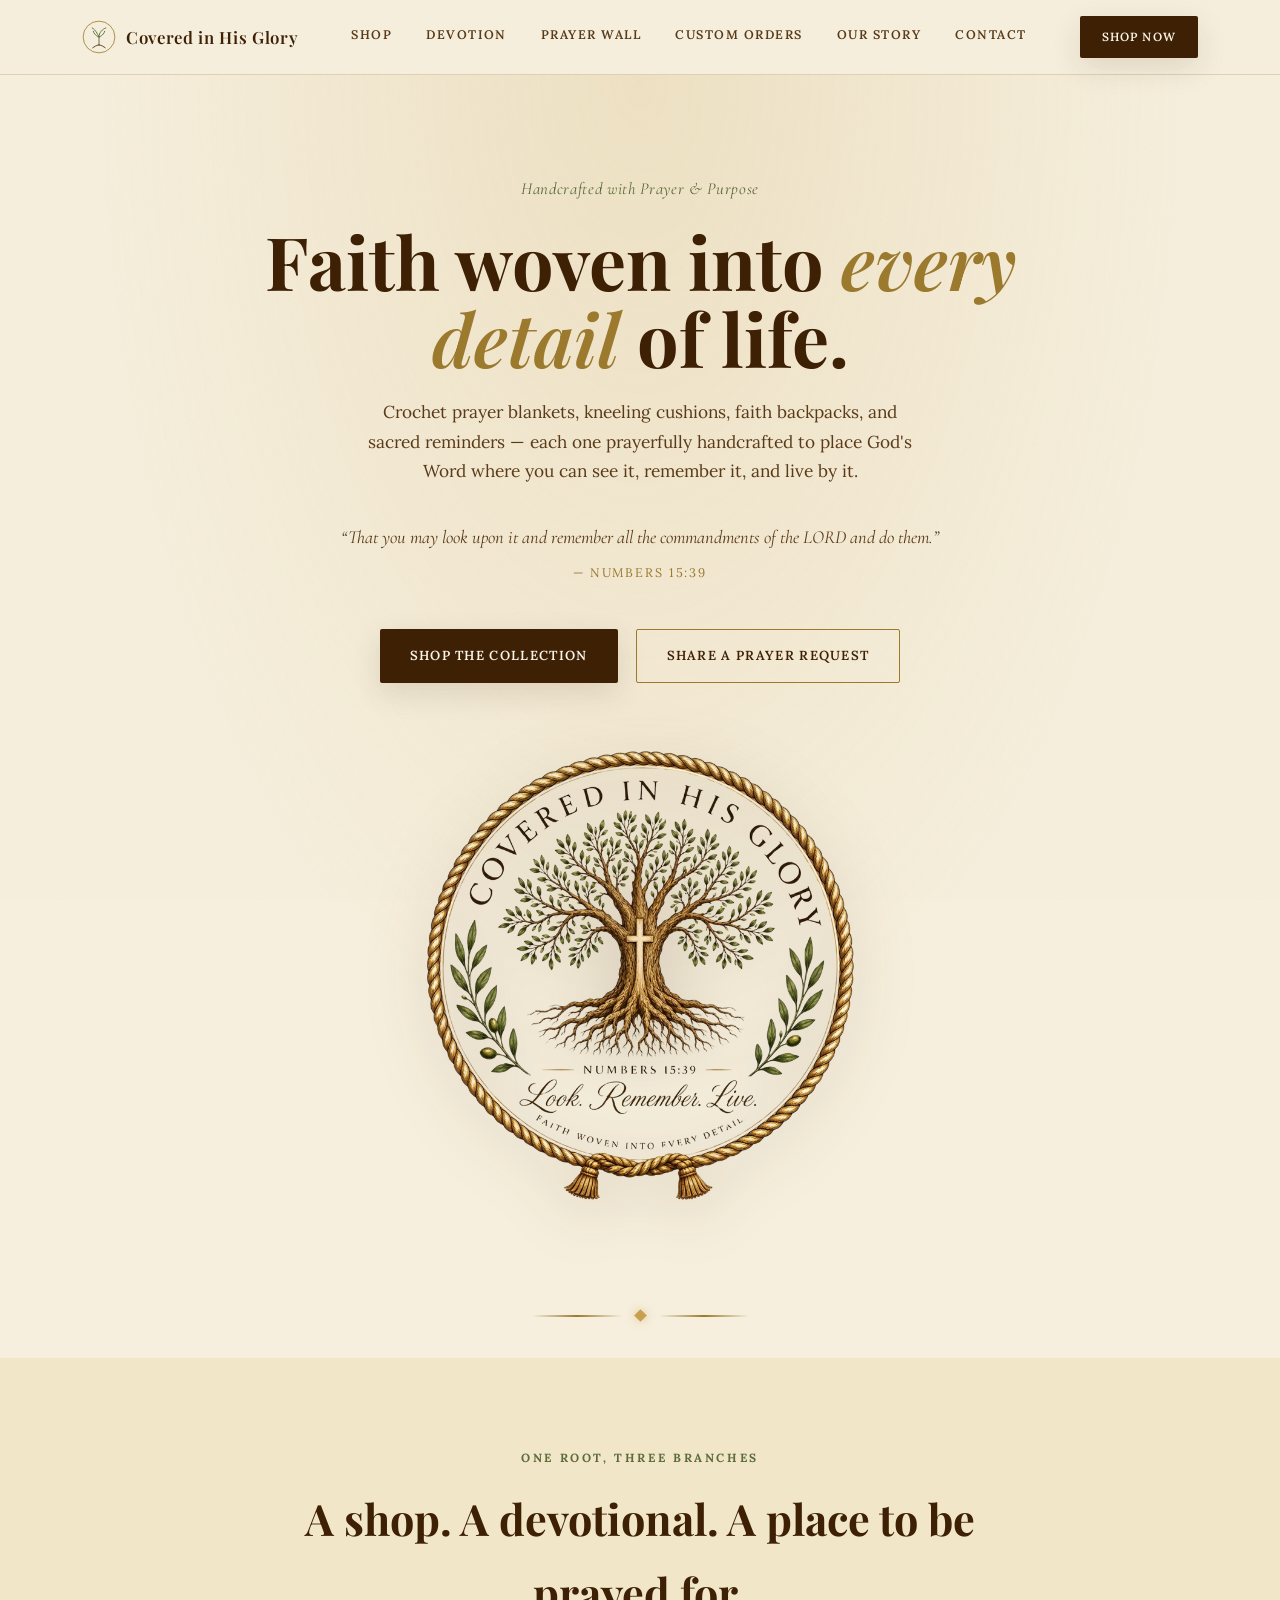
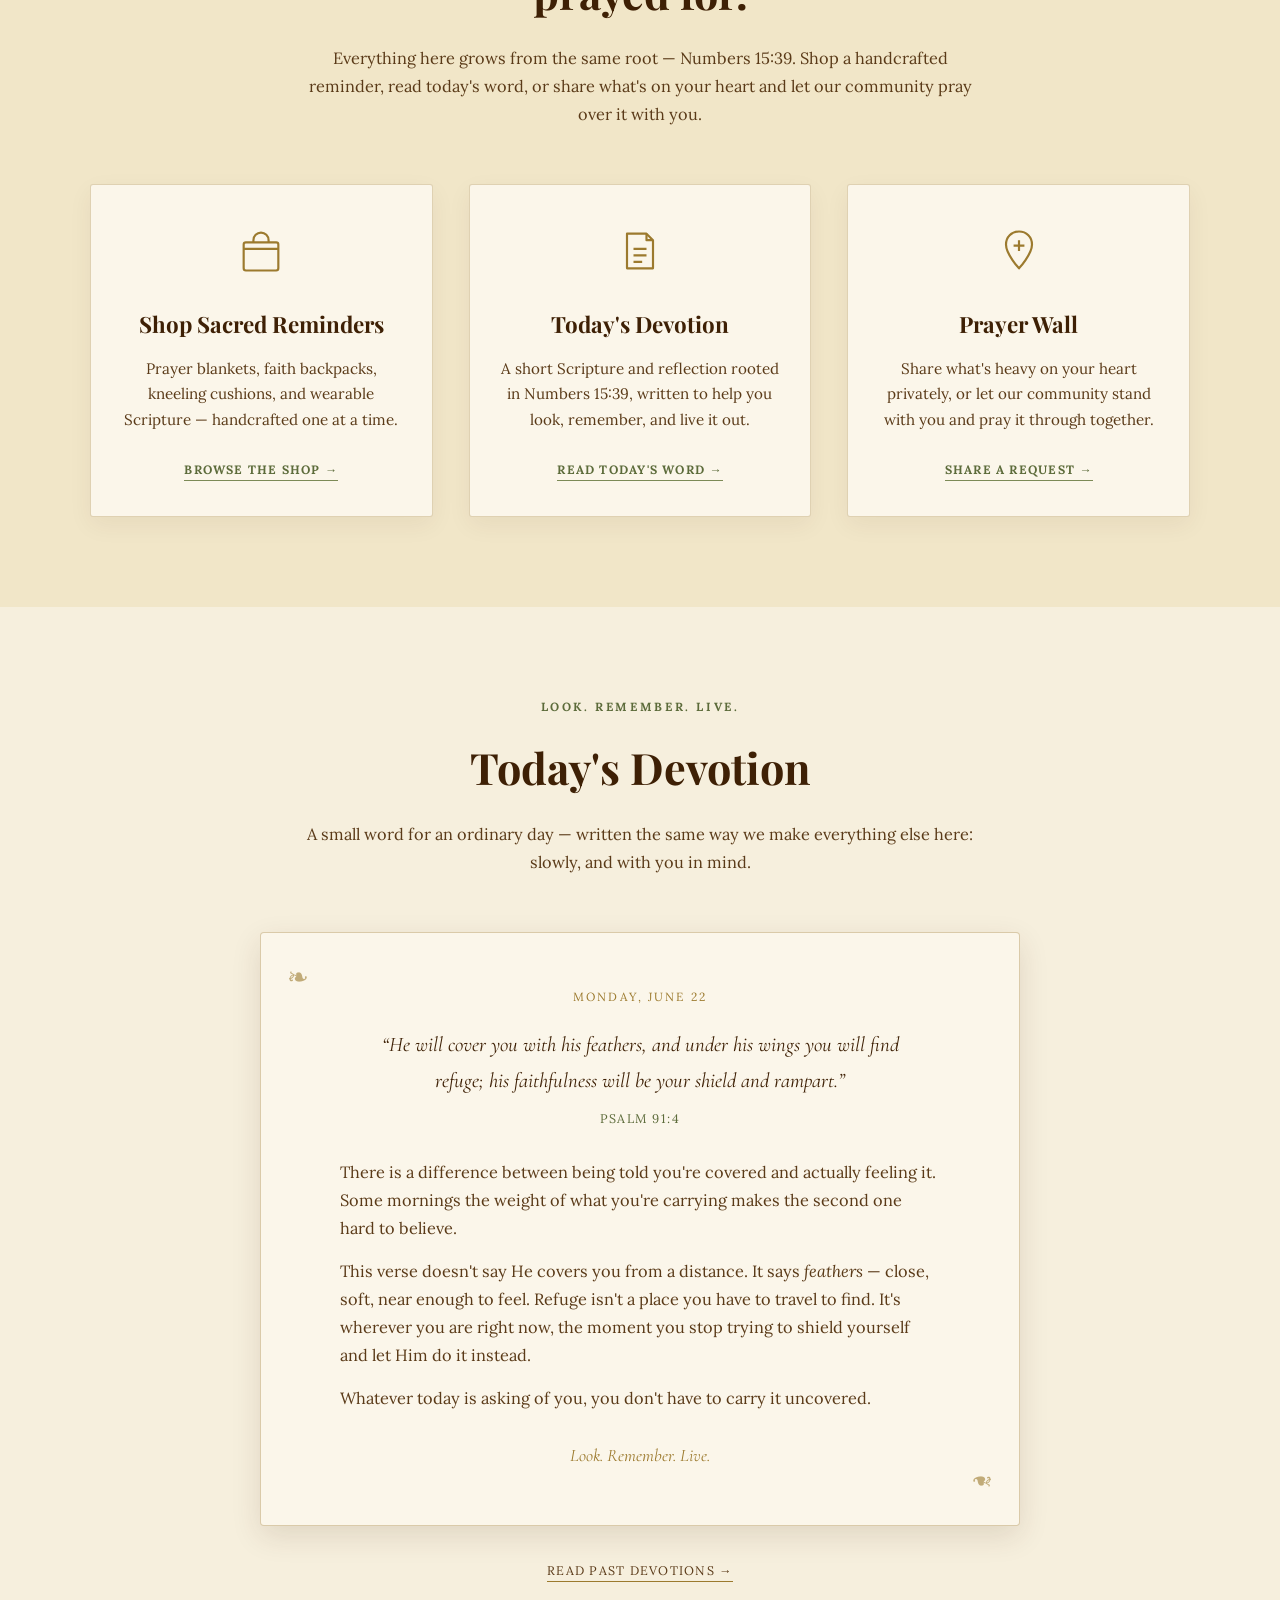
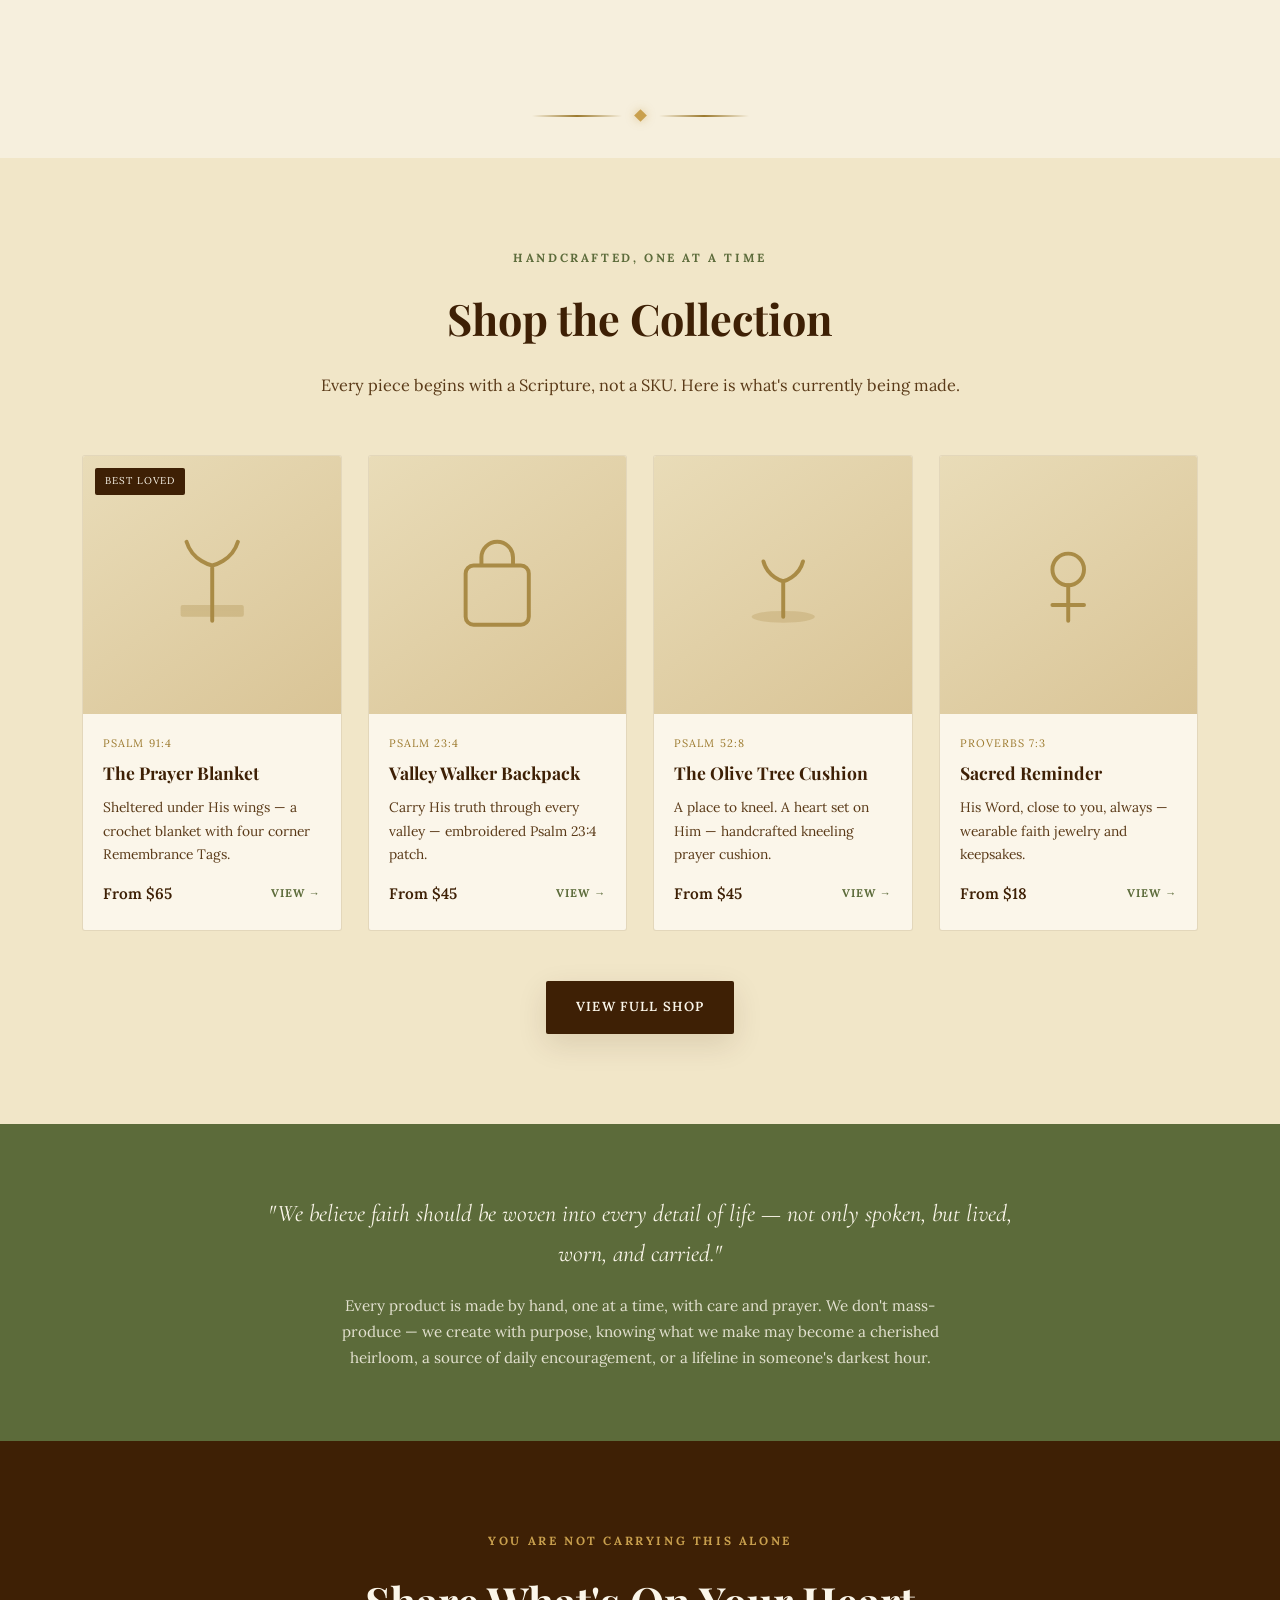
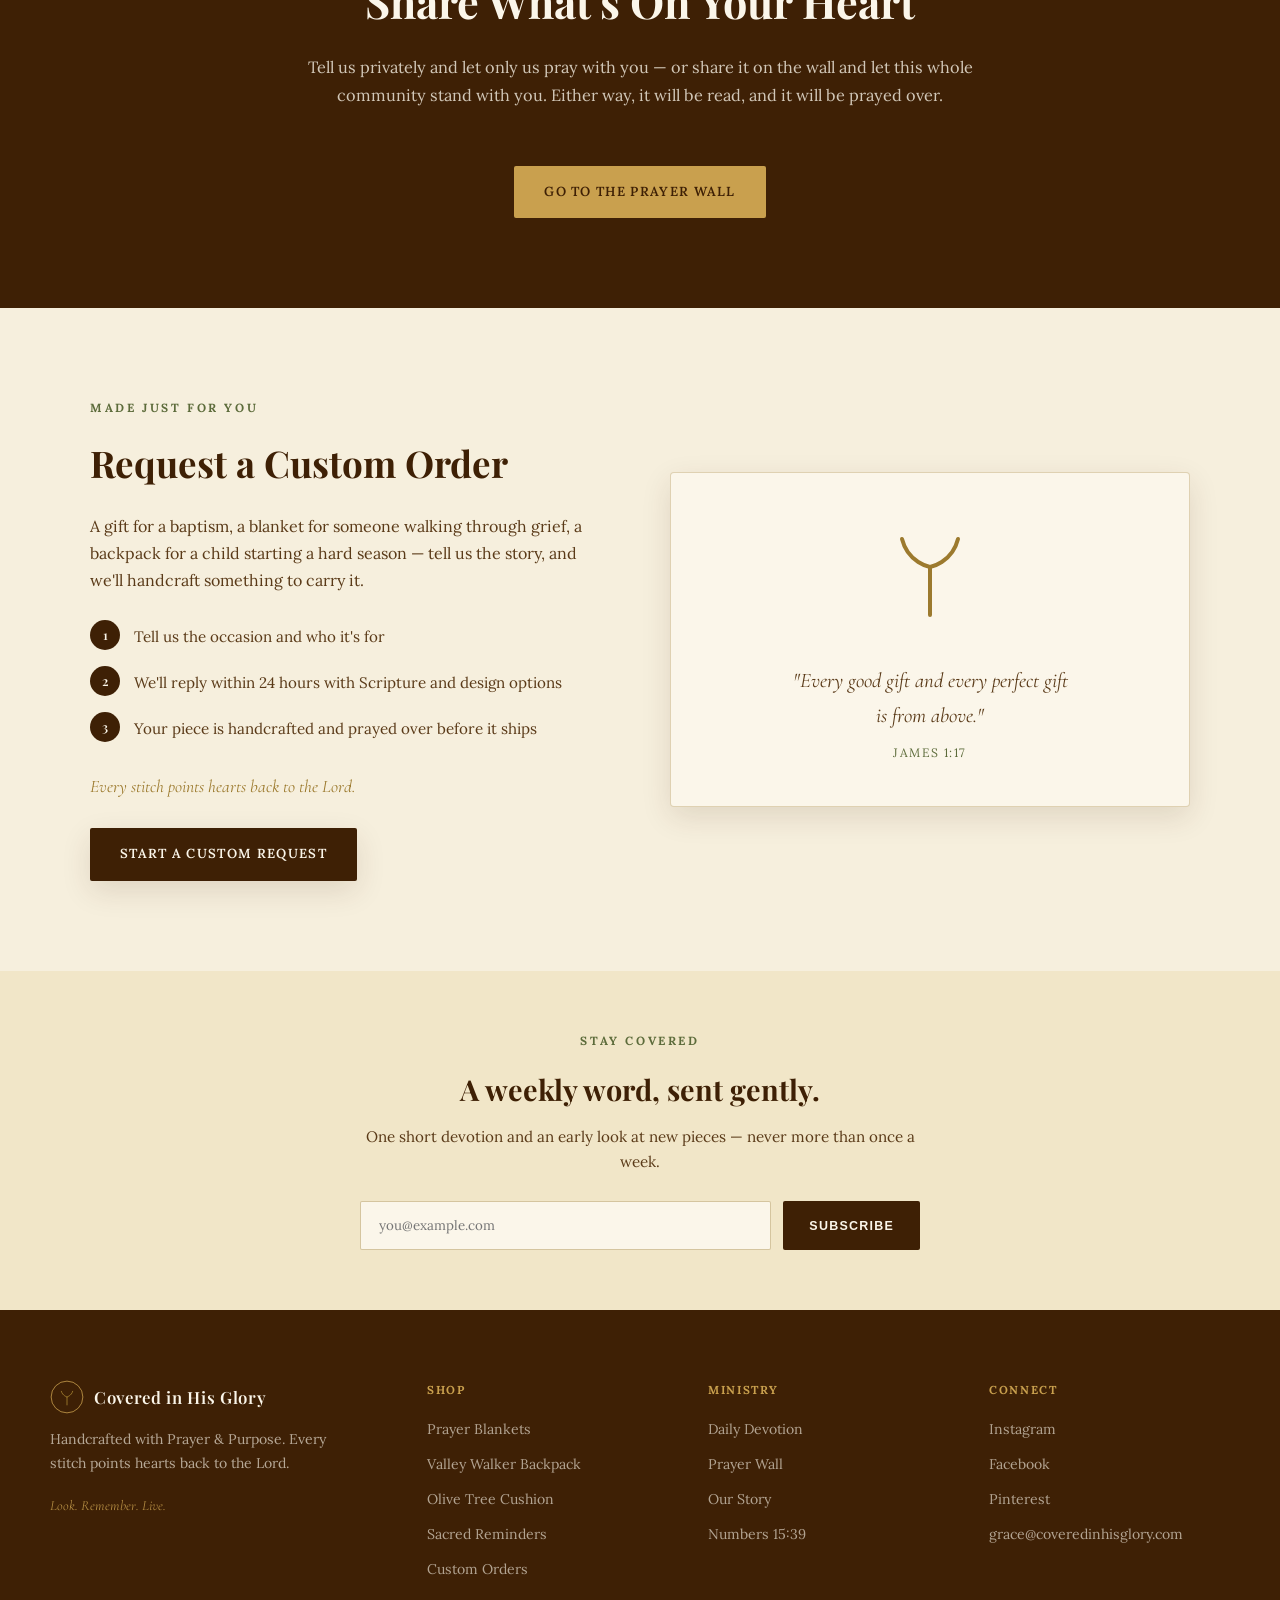
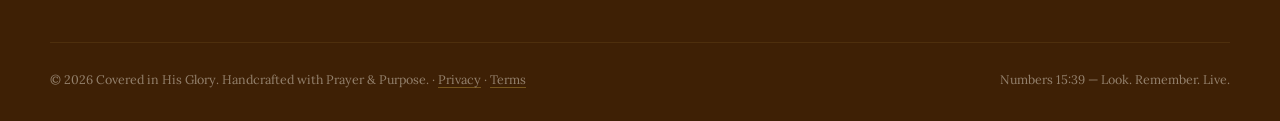
==== commit 2817c5ff: "Replace hero SVG tree with transparent logo emblem" ====
--- a/index.html
+++ b/index.html
@@ -71,38 +71,7 @@
   </div>
 
   <div class="tree-stage">
-    <svg viewBox="0 0 400 320" fill="none" xmlns="http://www.w3.org/2000/svg" aria-hidden="true">
-      <defs>
-        <radialGradient id="glow" cx="50%" cy="38%" r="40%">
-          <stop offset="0%" stop-color="#FCE7A8" stop-opacity="0.9"/>
-          <stop offset="100%" stop-color="#FCE7A8" stop-opacity="0"/>
-        </radialGradient>
-      </defs>
-      <circle cx="200" cy="120" r="90" fill="url(#glow)" class="tree-glow"/>
-      <path d="M200 230 L200 130" stroke="#5A3A18" stroke-width="7" stroke-linecap="round"/>
-      <g stroke="#5A3A18" stroke-width="4" stroke-linecap="round" fill="none">
-        <path d="M200 170 C180 150 150 145 130 110"/>
-        <path d="M200 170 C220 150 250 145 270 110"/>
-        <path d="M200 145 C190 120 170 100 150 70"/>
-        <path d="M200 145 C210 120 230 100 250 70"/>
-        <path d="M200 130 L200 60"/>
-      </g>
-      <g class="leaf-pop" style="animation-delay:1.6s">
-        <ellipse cx="130" cy="100" rx="34" ry="24" fill="#7C8A56" opacity="0.85"/>
-        <ellipse cx="270" cy="100" rx="34" ry="24" fill="#7C8A56" opacity="0.85"/>
-        <ellipse cx="150" cy="62" rx="30" ry="22" fill="#5C6B3A" opacity="0.9"/>
-        <ellipse cx="250" cy="62" rx="30" ry="22" fill="#5C6B3A" opacity="0.9"/>
-        <ellipse cx="200" cy="46" rx="36" ry="26" fill="#7C8A56" opacity="0.9"/>
-      </g>
-      <g class="roots-grow" stroke="#5A3A18" stroke-width="3.4" stroke-linecap="round" fill="none">
-        <path d="M200 230 C185 245 160 250 130 268"/>
-        <path d="M200 230 C215 245 240 250 270 268"/>
-        <path d="M200 230 C200 250 200 262 200 282"/>
-        <path d="M200 230 C190 248 175 258 150 278" style="animation-delay:.3s"/>
-        <path d="M200 230 C210 248 225 258 250 278" style="animation-delay:.3s"/>
-      </g>
-      <circle cx="200" cy="140" r="4" fill="#FCE7A8" class="tree-glow"/>
-    </svg>
+    <img src="assets/logo.png" alt="Covered in His Glory — rope-bordered tree of life crest with cross, Numbers 15:39, Look. Remember. Live." class="hero-logo" width="520" height="520">
   </div>
 </section>
 
--- a/css/styles.css
+++ b/css/styles.css
@@ -218,6 +218,13 @@
   max-width:480px; margin:0 auto;
 }
 .tree-stage svg{width:100%; height:auto; display:block;}
+.tree-stage .hero-logo{
+  width:100%; max-width:460px; height:auto; margin:0 auto; display:block;
+  filter:drop-shadow(0 12px 30px rgba(62,32,5,0.18));
+  animation:logoFade 1.2s ease both;
+}
+@keyframes logoFade{ from{opacity:0; transform:translateY(14px) scale(.97);} to{opacity:1; transform:translateY(0) scale(1);} }
+@media (prefers-reduced-motion: reduce){ .tree-stage .hero-logo{ animation:none; } }
 .tree-glow{filter:drop-shadow(0 0 18px rgba(201,160,78,0.55));}
 
 .roots-grow path{
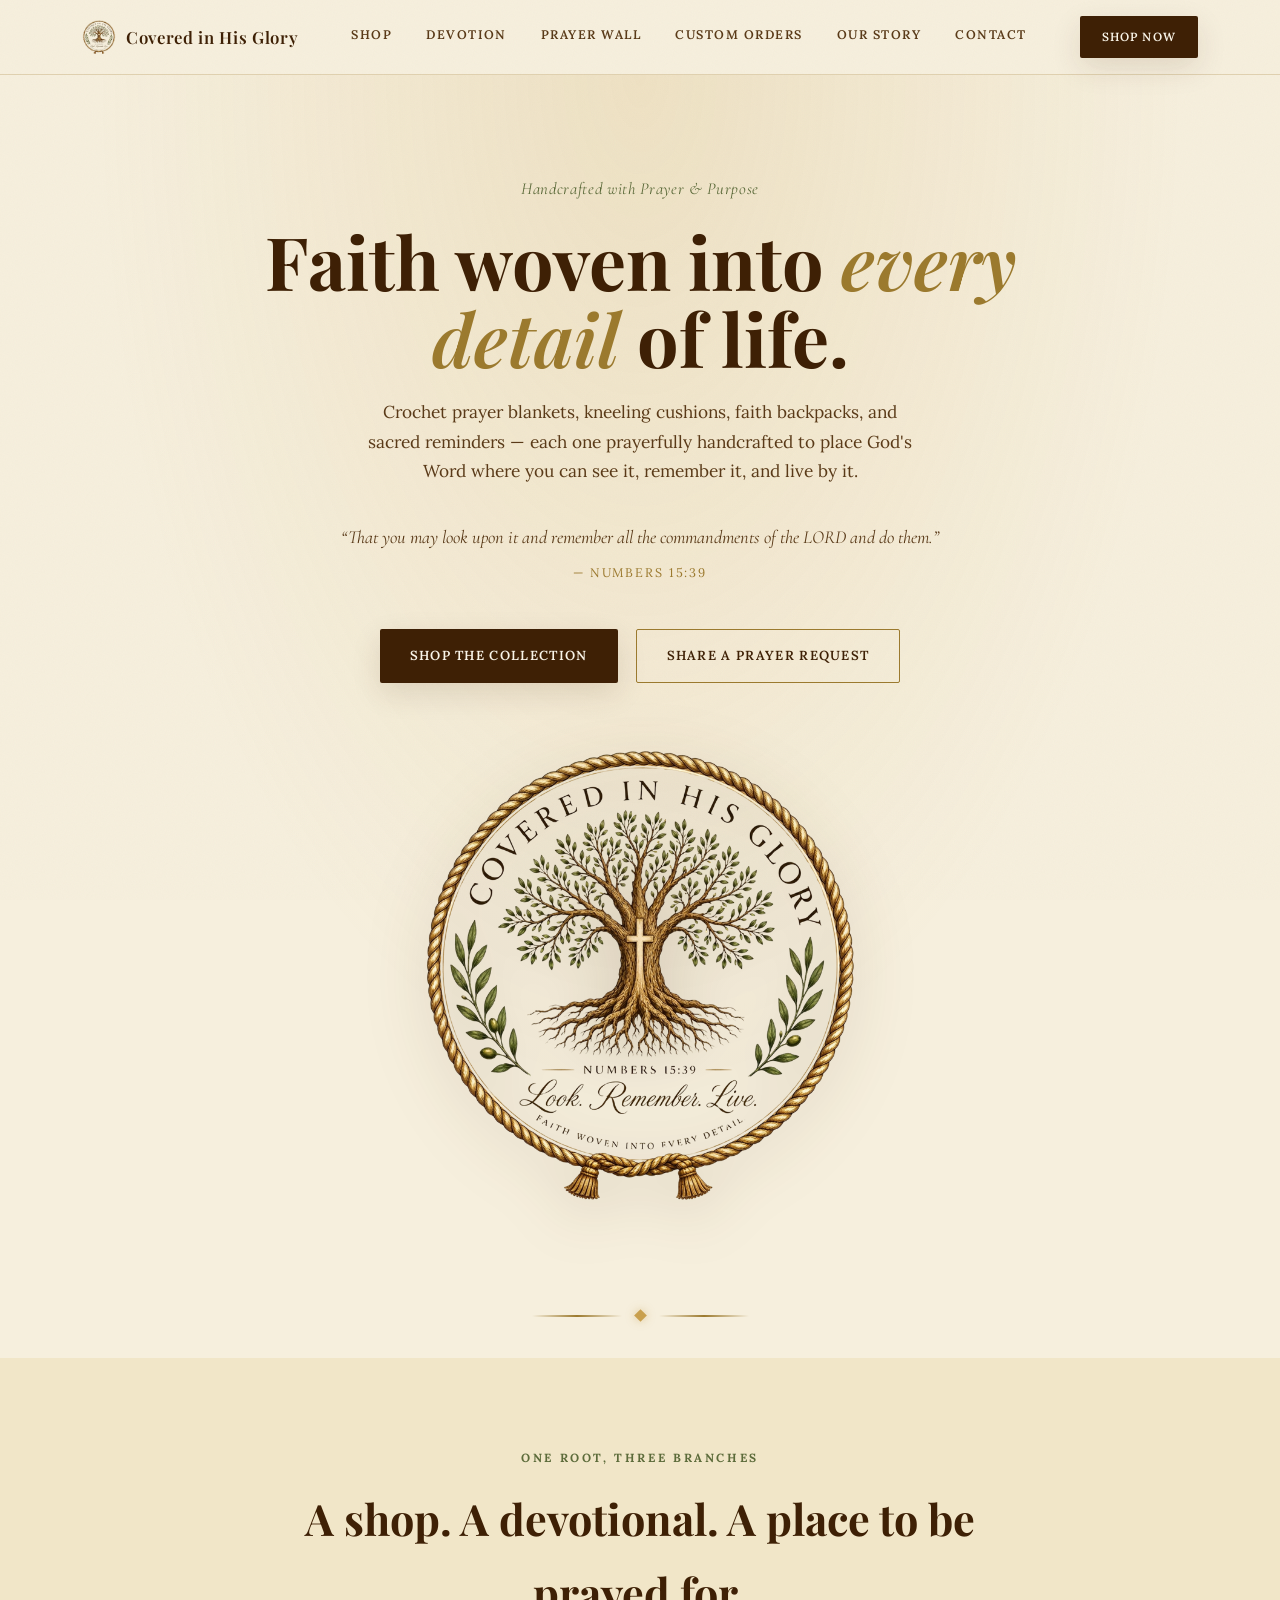
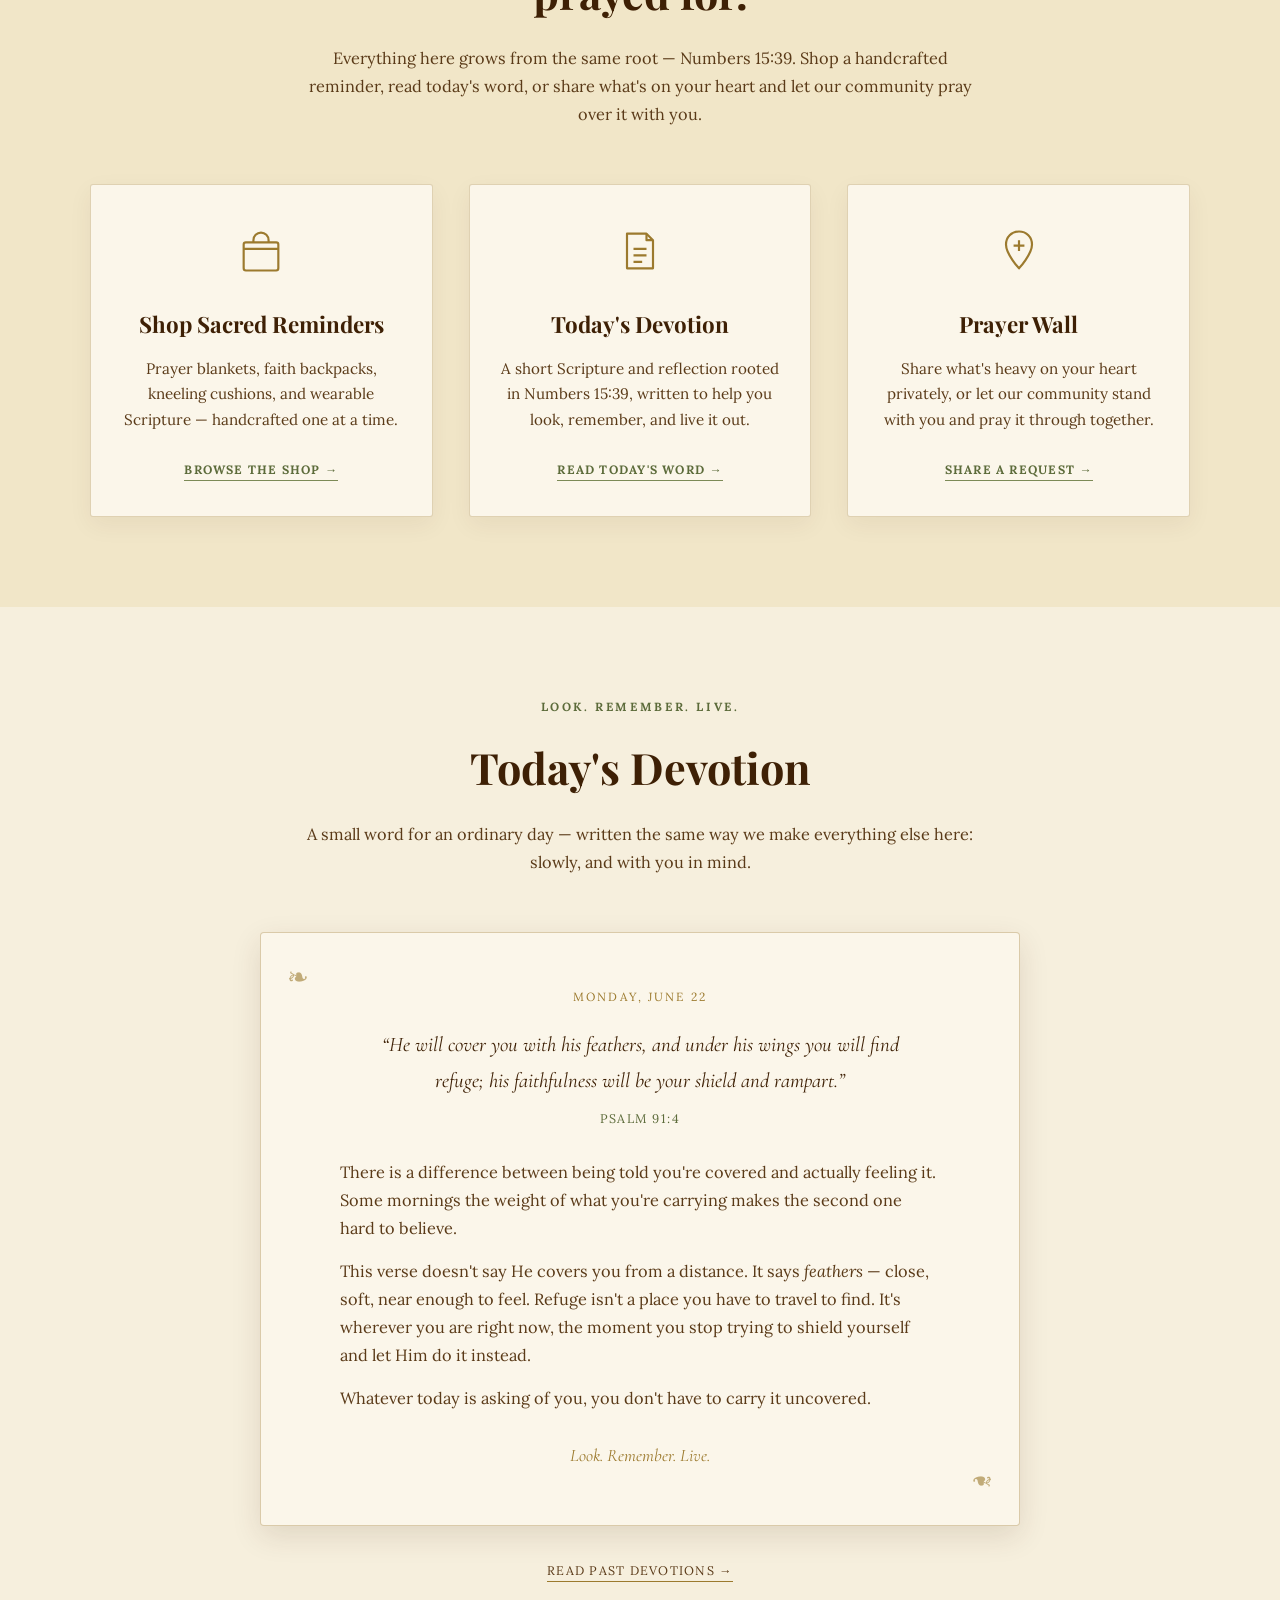
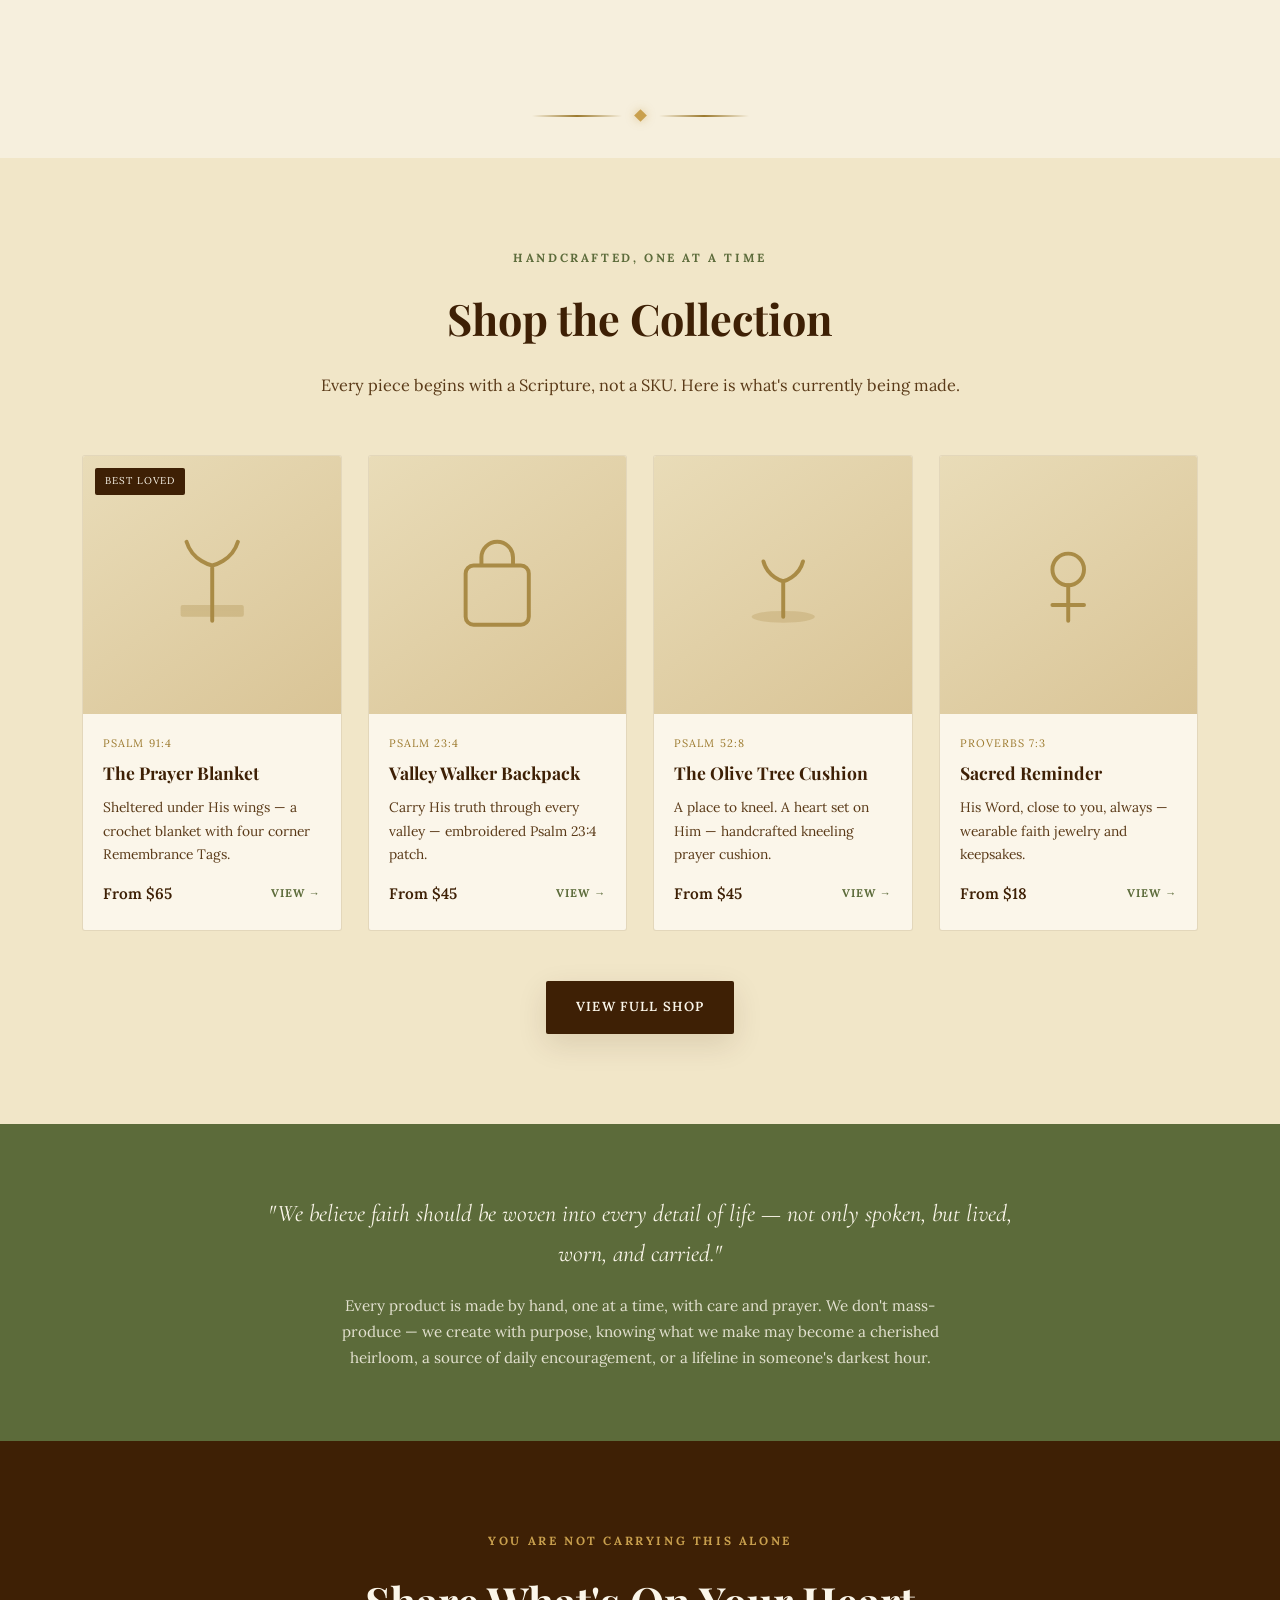
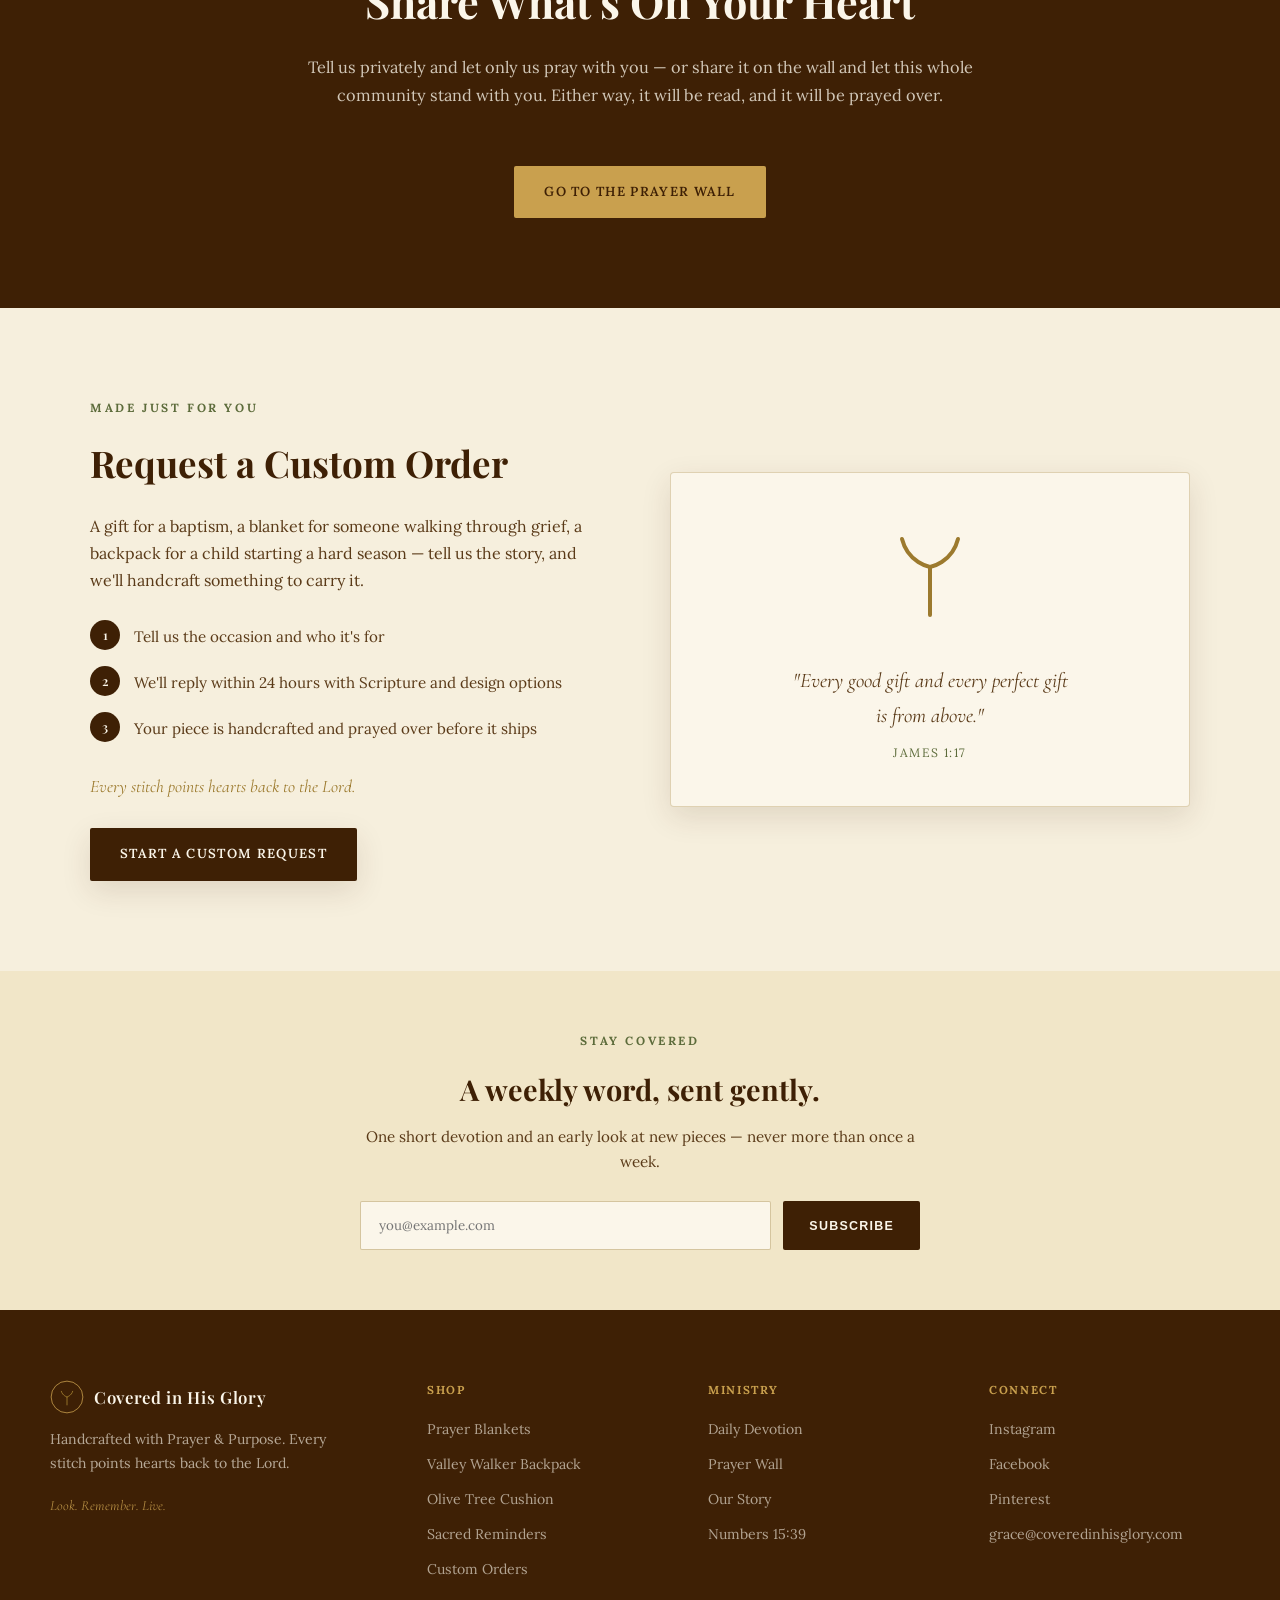
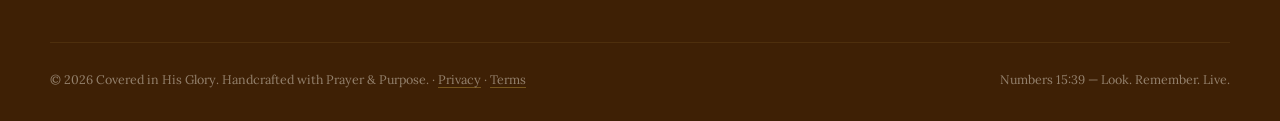
==== commit 4397b18e: "Use logo image for header title-bar emblem across all pages" ====
--- a/index.html
+++ b/index.html
@@ -19,11 +19,7 @@
 <header class="site">
   <div class="nav-inner">
     <a class="brandmark" href="index.html">
-      <svg class="tree-icon" viewBox="0 0 60 60" fill="none" aria-hidden="true">
-        <circle cx="30" cy="30" r="28" stroke="#9C7A2E" stroke-width="1.4"/>
-        <path d="M30 44V30M30 30C30 30 22 28 20 20M30 30C30 30 38 28 40 20M30 30C30 30 24 16 18 14M30 30C30 22 36 16 42 14" stroke="#5C6B3A" stroke-width="1.6" stroke-linecap="round"/>
-        <path d="M30 44C26 44 22 47 19 49M30 44C34 44 38 47 41 49" stroke="#3E2005" stroke-width="1.4" stroke-linecap="round"/>
-      </svg>
+      <img src="assets/logo.png" class="tree-icon" alt="Covered in His Glory emblem" width="34" height="34">
       Covered in His Glory
     </a>
     <nav class="links">
--- a/css/styles.css
+++ b/css/styles.css
@@ -78,7 +78,7 @@
   font-size:1.05rem; letter-spacing:0.04em;
   color:var(--brown); font-weight:600;
 }
-.brandmark .tree-icon{width:34px; height:34px;}
+.brandmark .tree-icon{width:34px; height:34px; object-fit:contain; display:block;}
 nav.links{display:flex; gap:34px; align-items:center;}
 nav.links a{
   font-size:0.78rem; letter-spacing:0.12em; text-transform:uppercase;
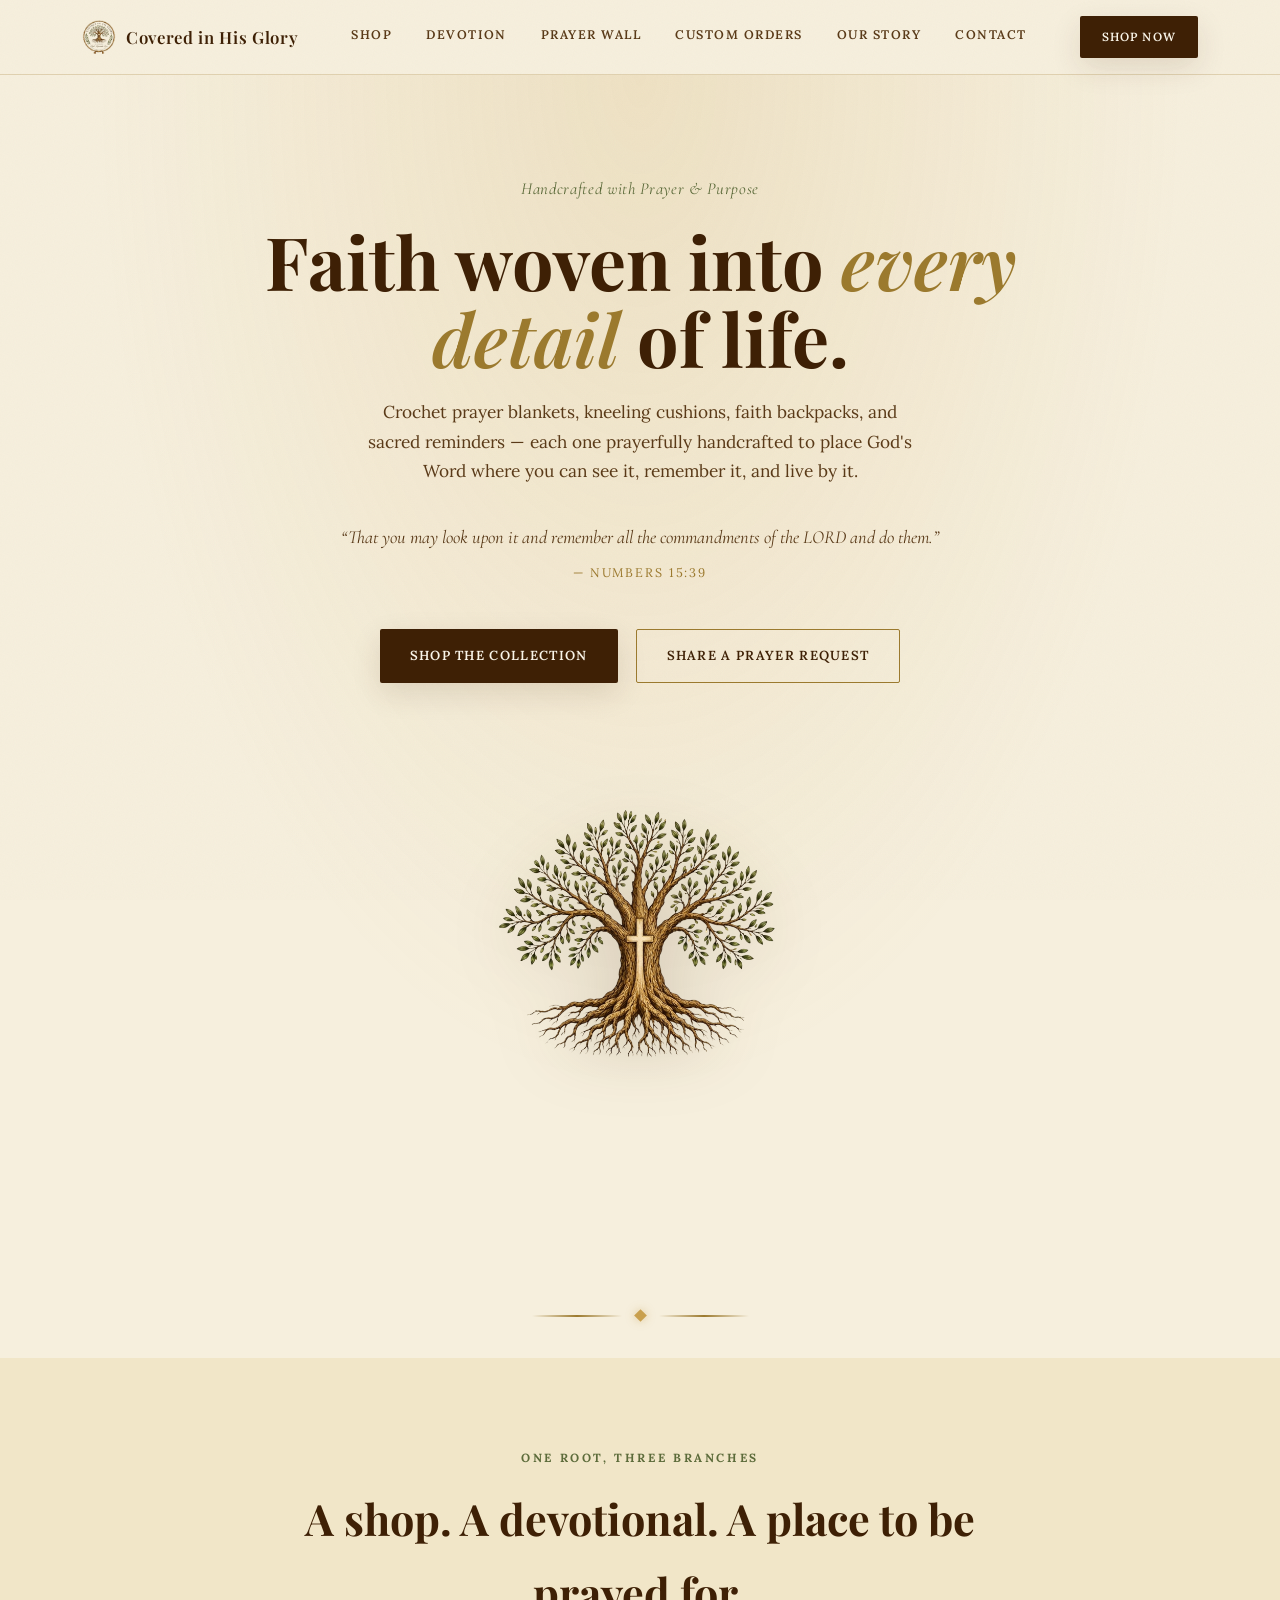
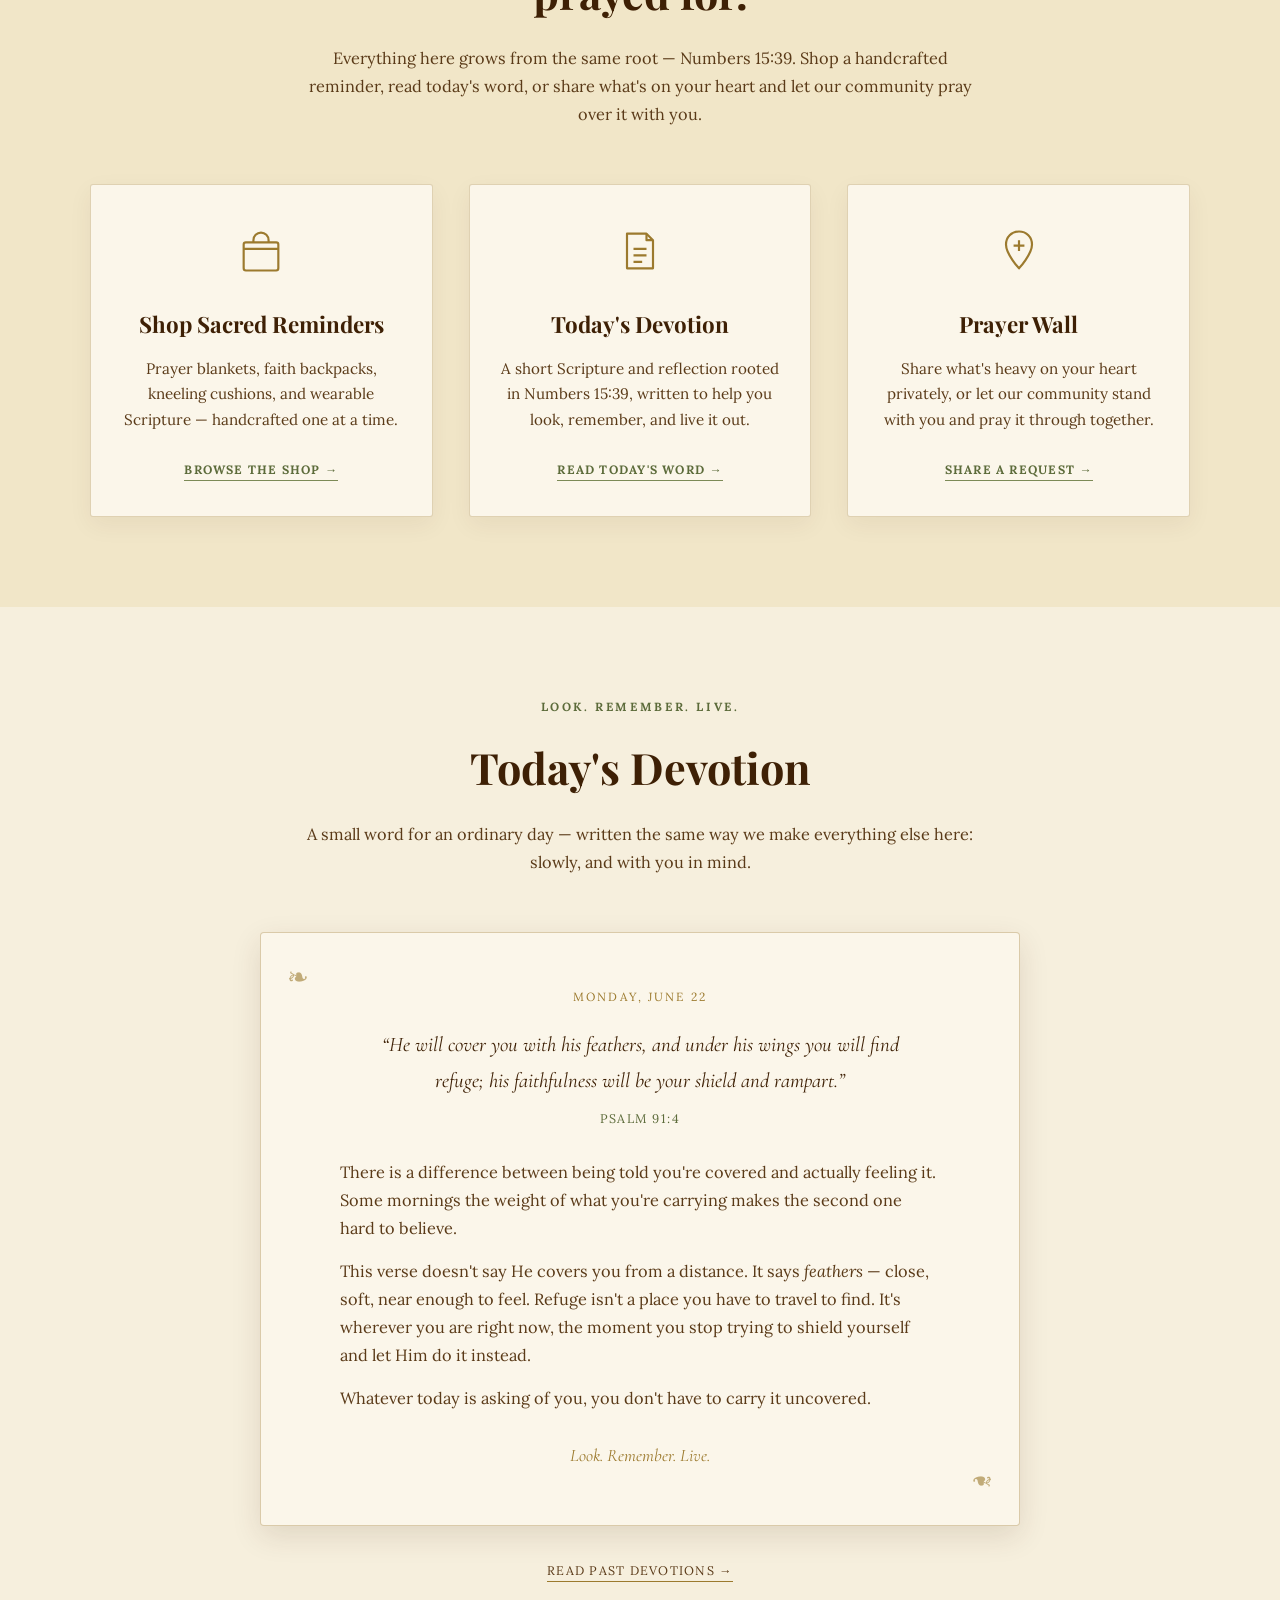
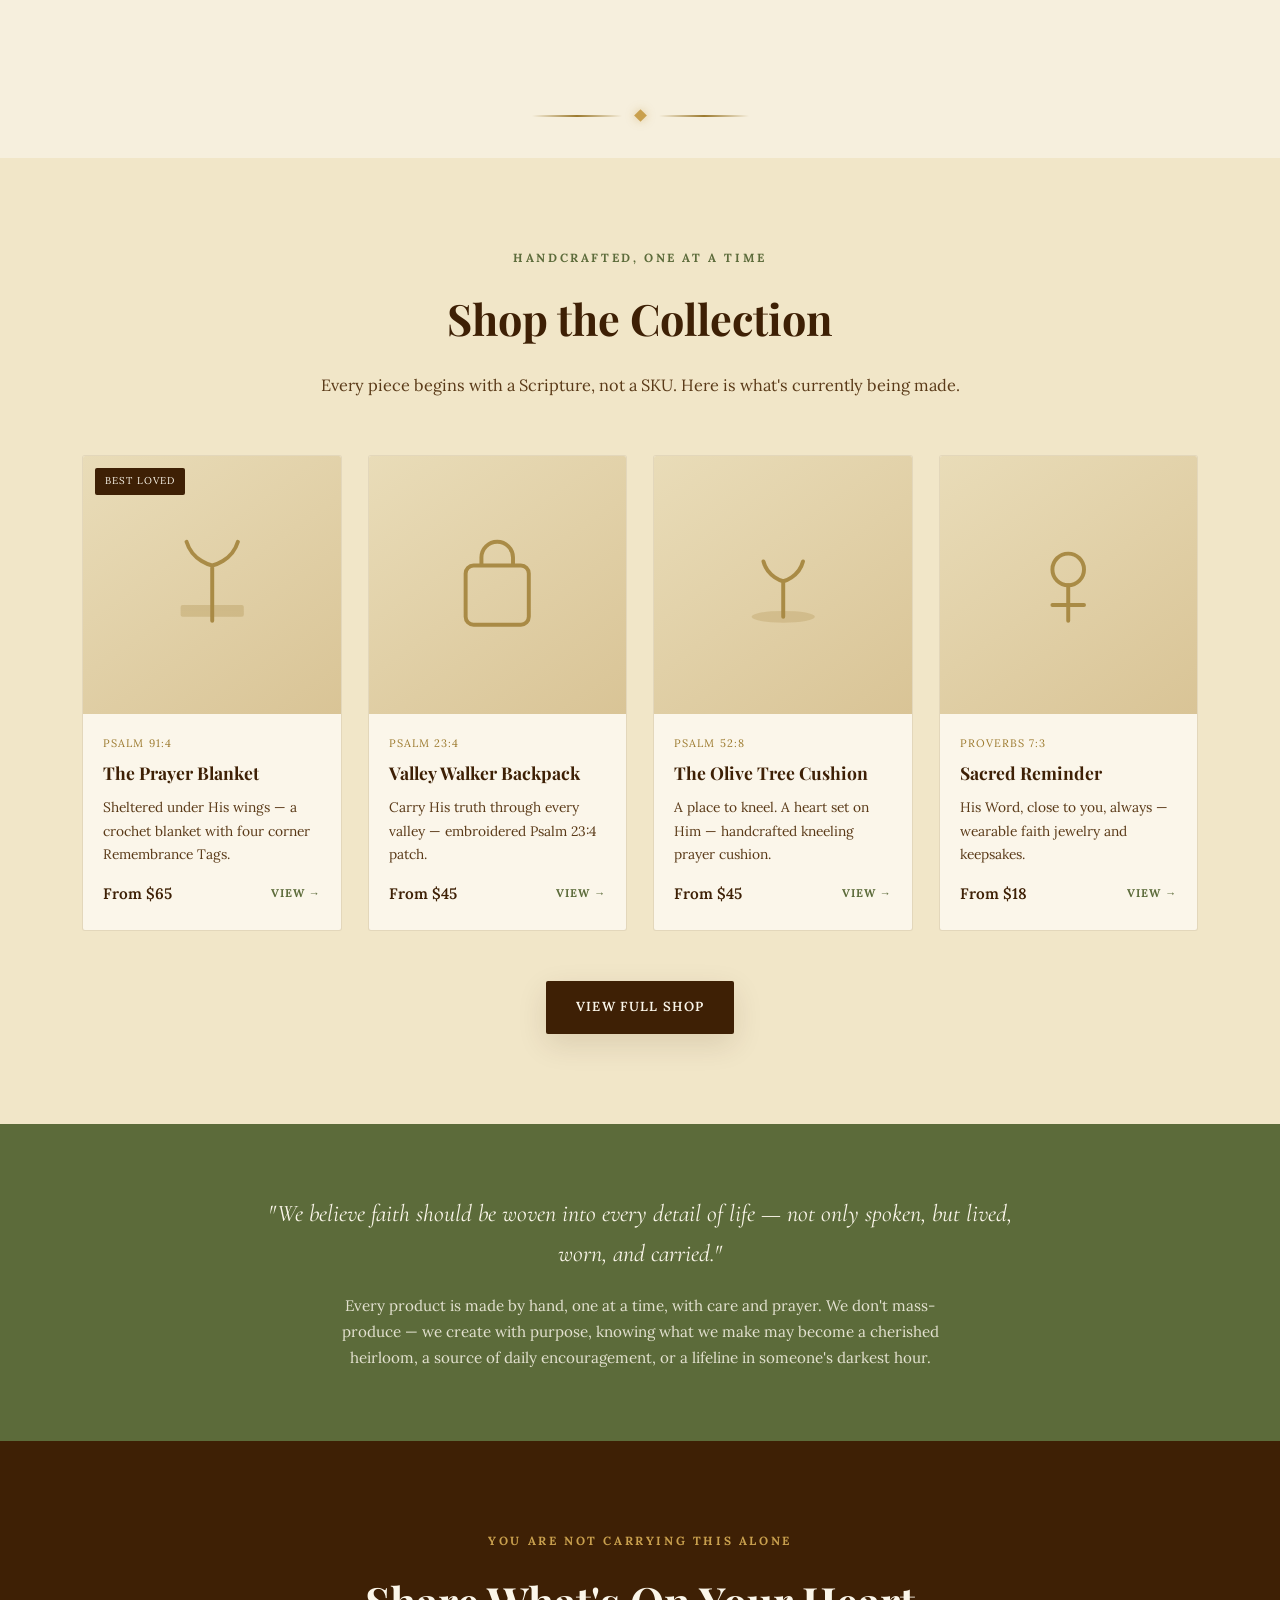
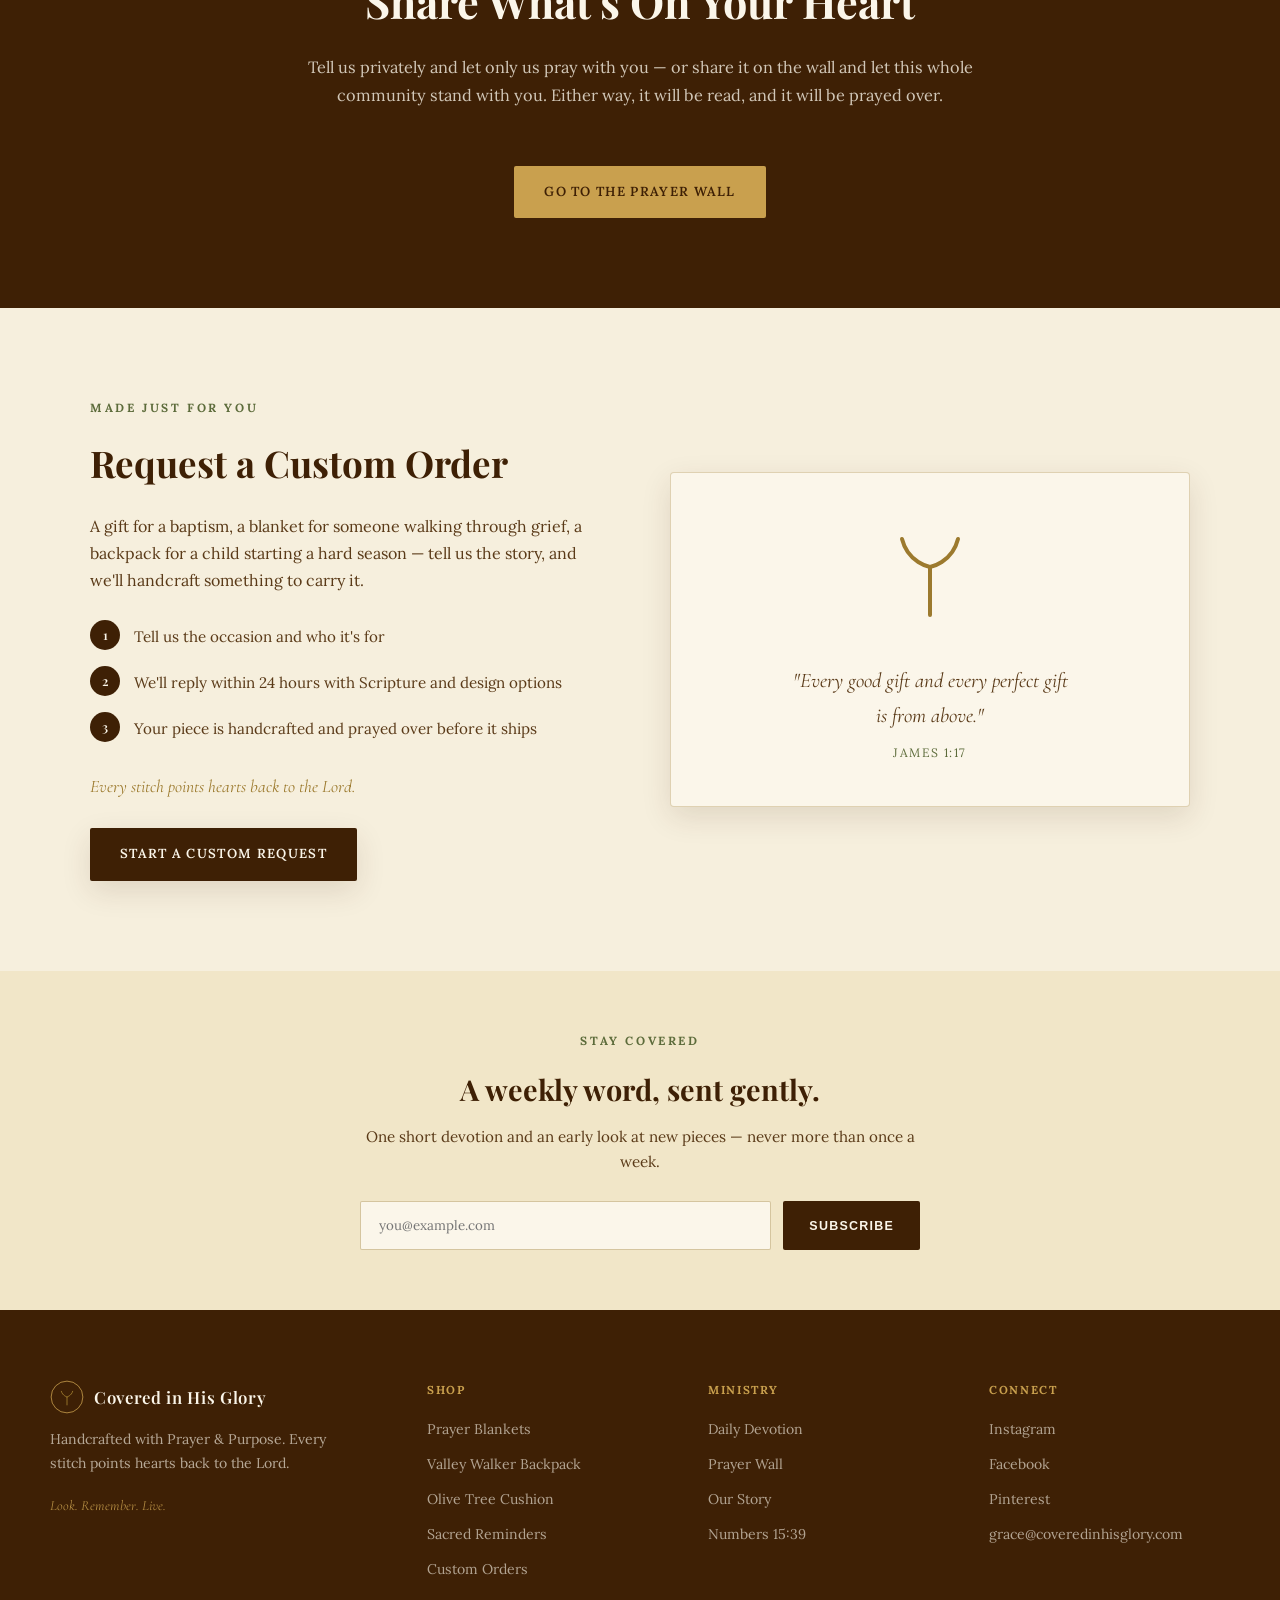
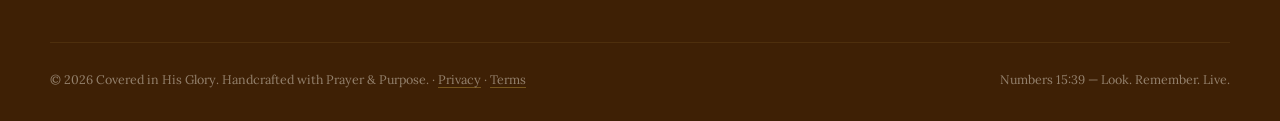
==== commit a821ed70: "Use logo2 watercolor tree as hero image" ====
--- a/index.html
+++ b/index.html
@@ -67,7 +67,7 @@
   </div>
 
   <div class="tree-stage">
-    <img src="assets/logo.png" alt="Covered in His Glory — rope-bordered tree of life crest with cross, Numbers 15:39, Look. Remember. Live." class="hero-logo" width="520" height="520">
+    <img src="assets/logo2.png" alt="Covered in His Glory — watercolor tree of life with a cross at its heart and deep roots" class="hero-logo" width="560" height="560">
   </div>
 </section>
 
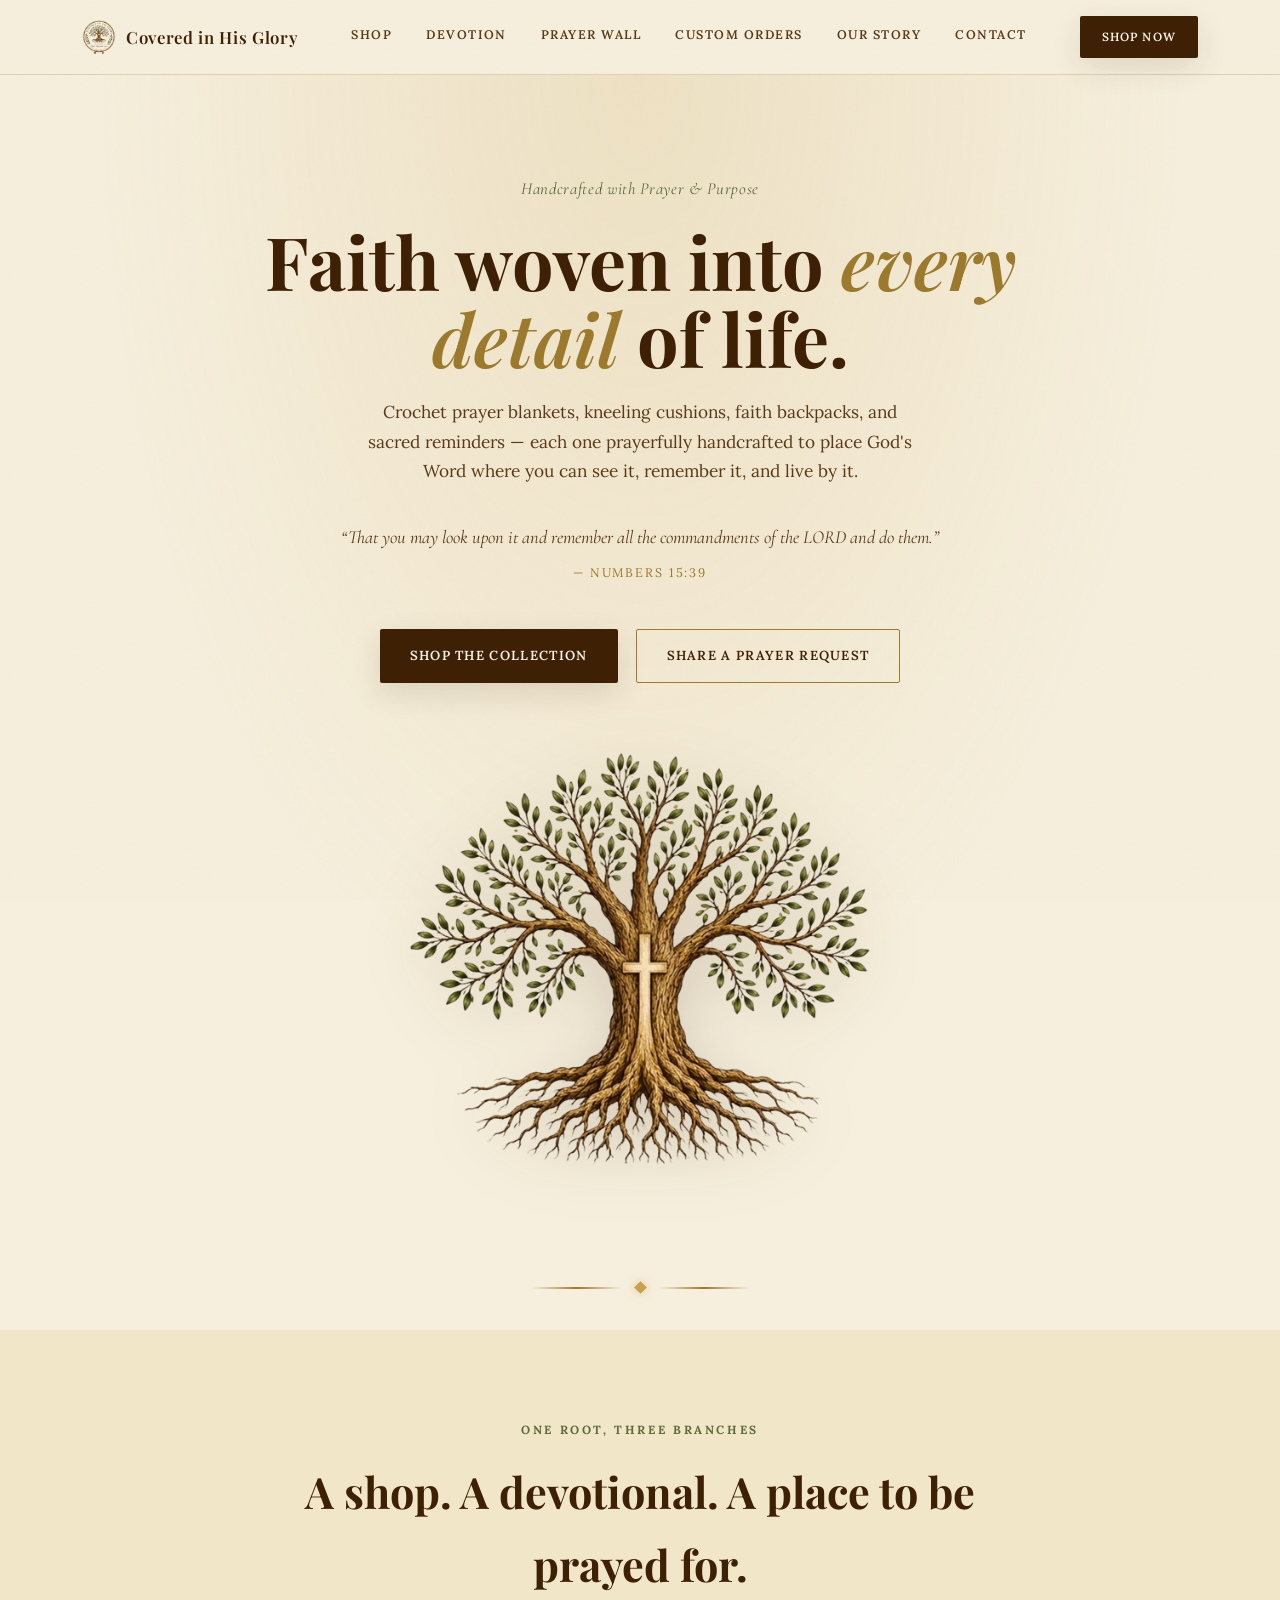
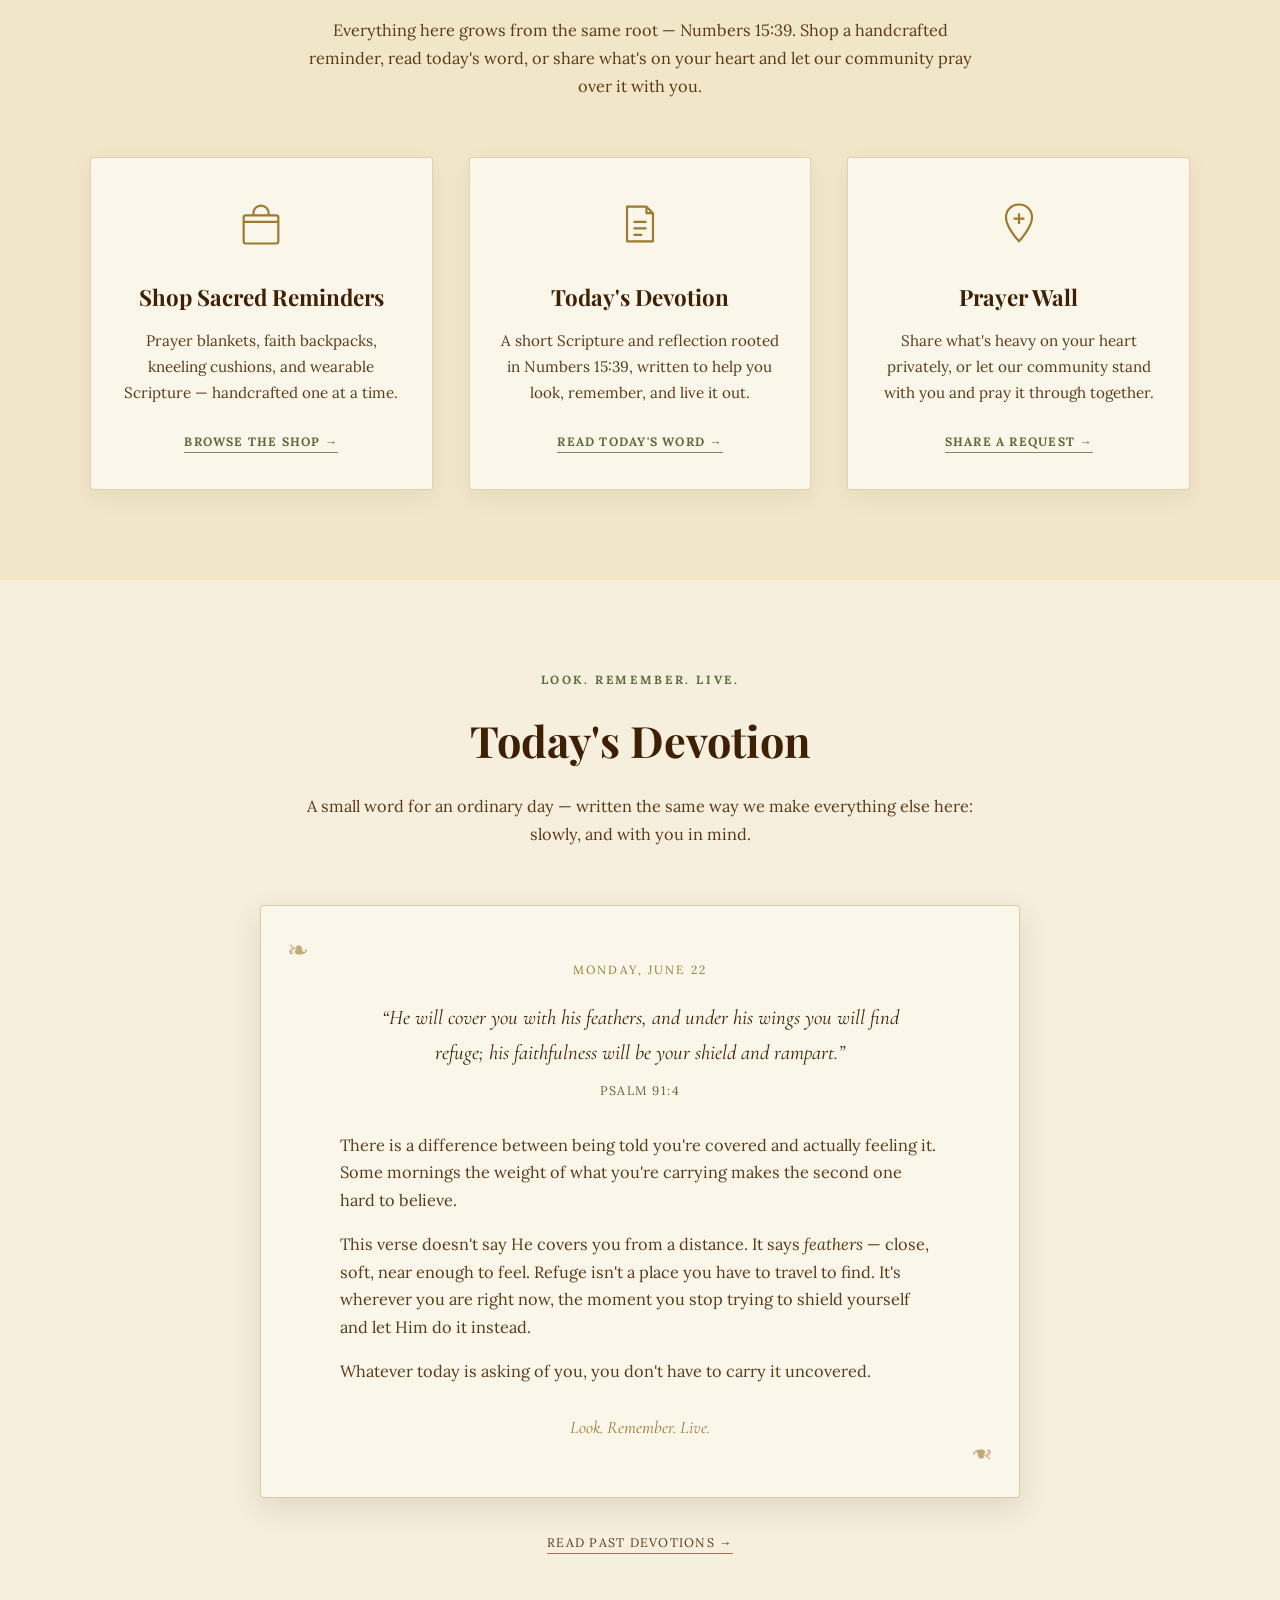
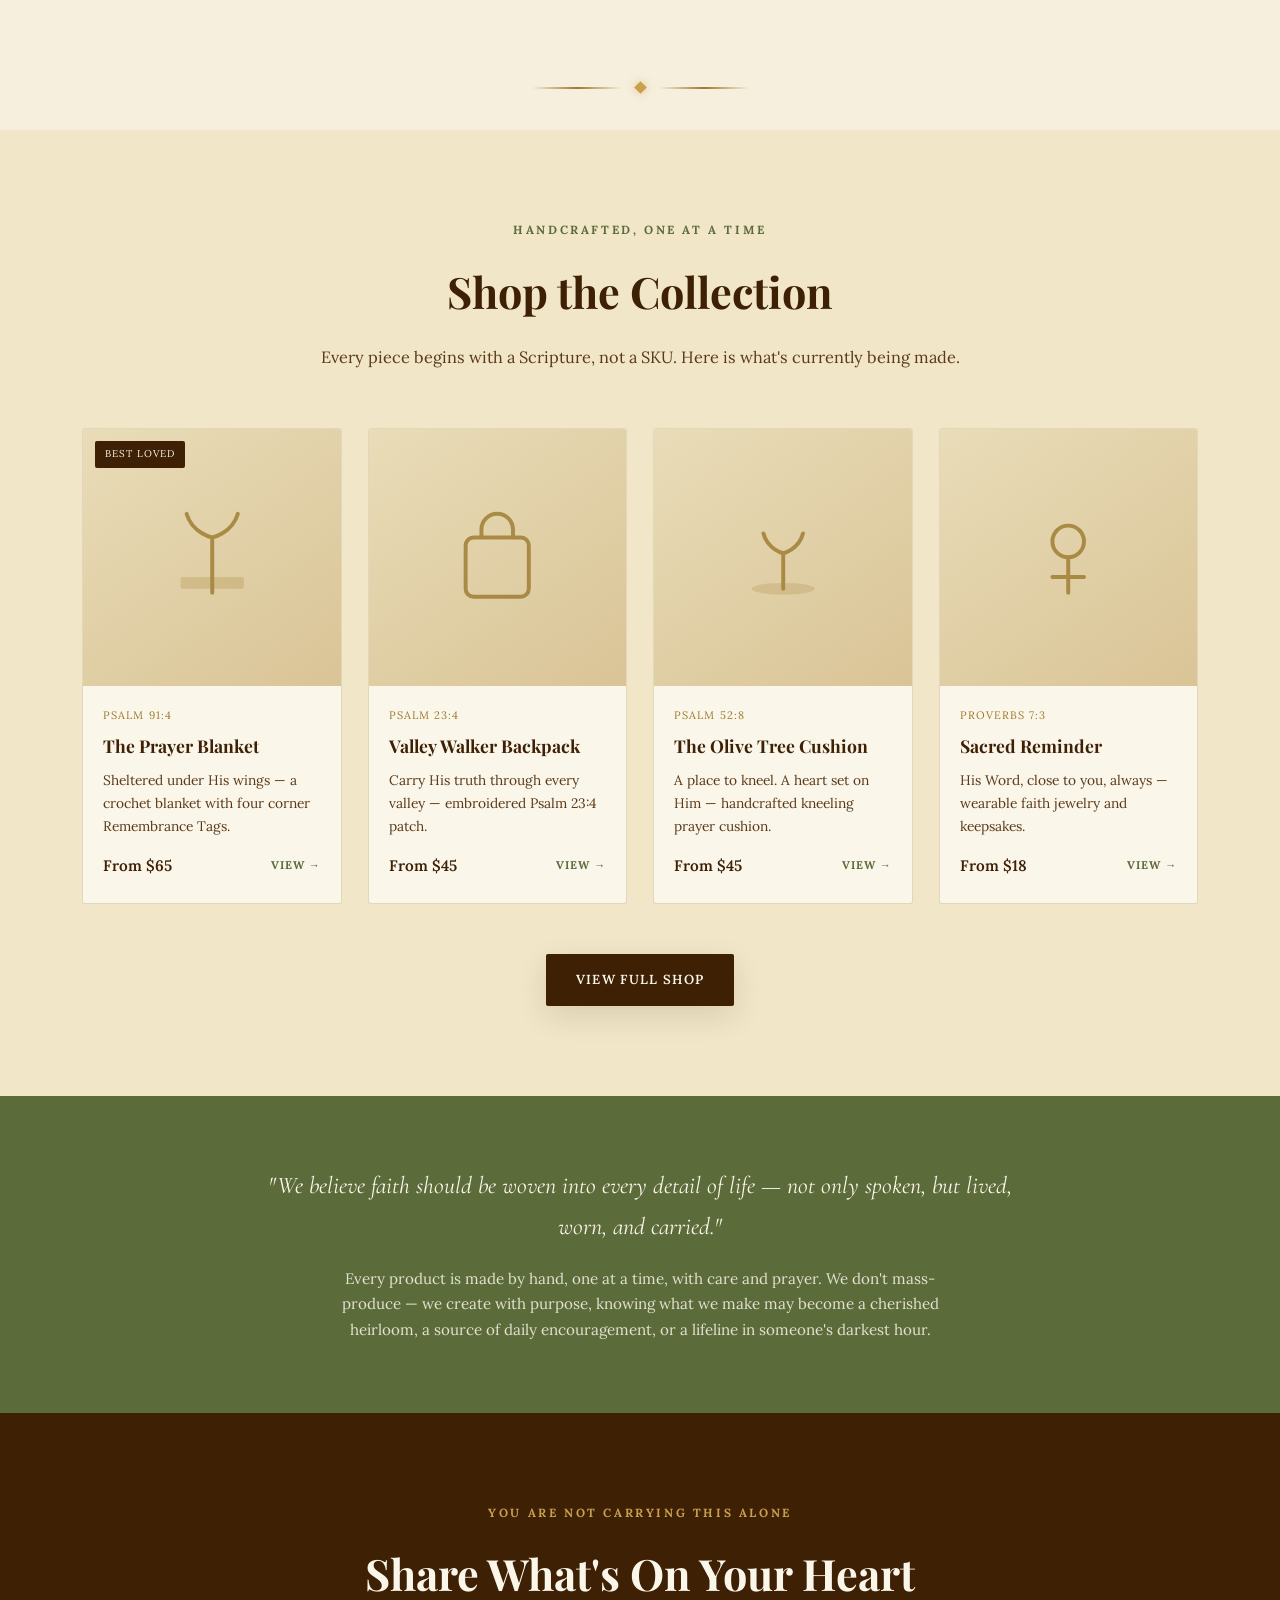
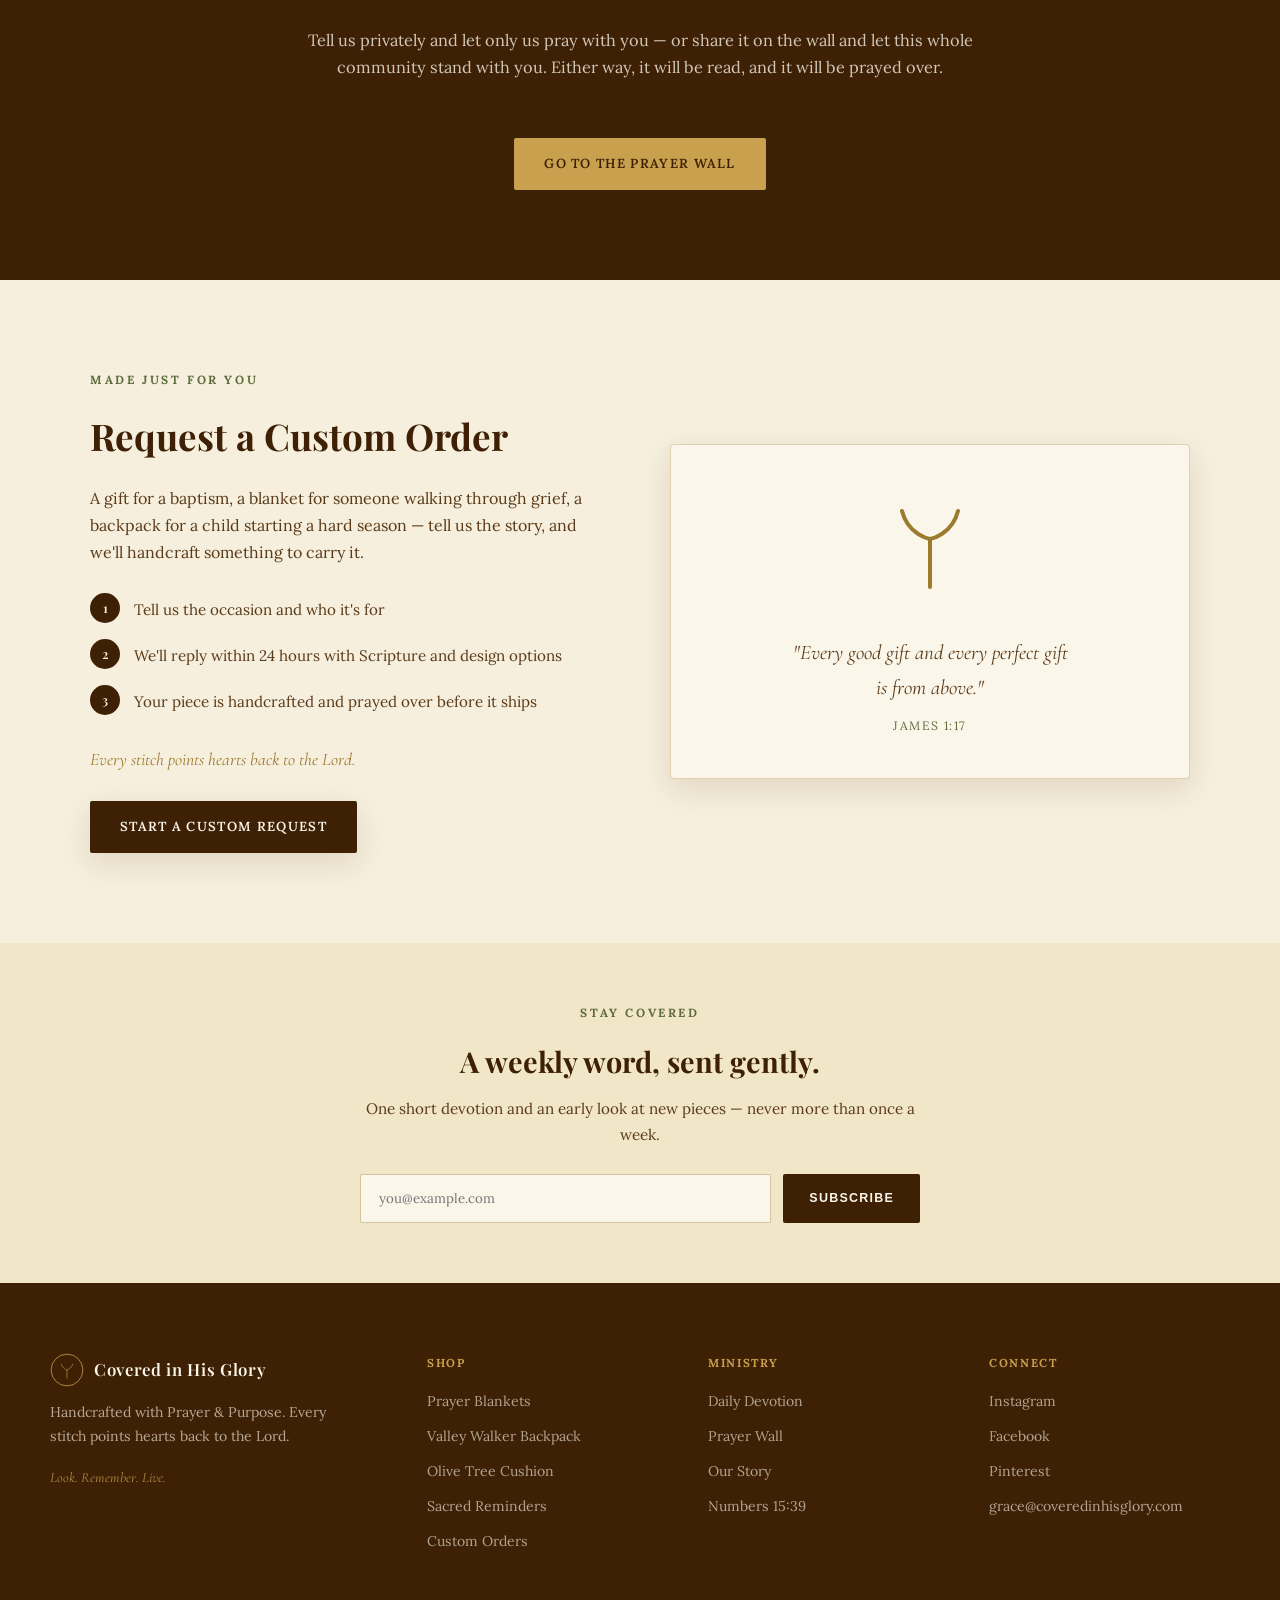
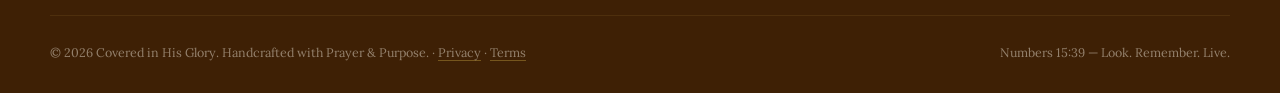
==== commit 774eb8d9: "Crop hero tree whitespace and resize for better page proportion" ====
--- a/index.html
+++ b/index.html
@@ -67,7 +67,7 @@
   </div>
 
   <div class="tree-stage">
-    <img src="assets/logo2.png" alt="Covered in His Glory — watercolor tree of life with a cross at its heart and deep roots" class="hero-logo" width="560" height="560">
+    <img src="assets/logo2.png" alt="Covered in His Glory — watercolor tree of life with a cross at its heart and deep roots" class="hero-logo" width="564" height="508">
   </div>
 </section>
 
--- a/css/styles.css
+++ b/css/styles.css
@@ -219,7 +219,7 @@
 }
 .tree-stage svg{width:100%; height:auto; display:block;}
 .tree-stage .hero-logo{
-  width:100%; max-width:460px; height:auto; margin:0 auto; display:block;
+  width:100%; max-width:520px; height:auto; margin:0 auto; display:block;
   filter:drop-shadow(0 12px 30px rgba(62,32,5,0.18));
   animation:logoFade 1.2s ease both;
 }
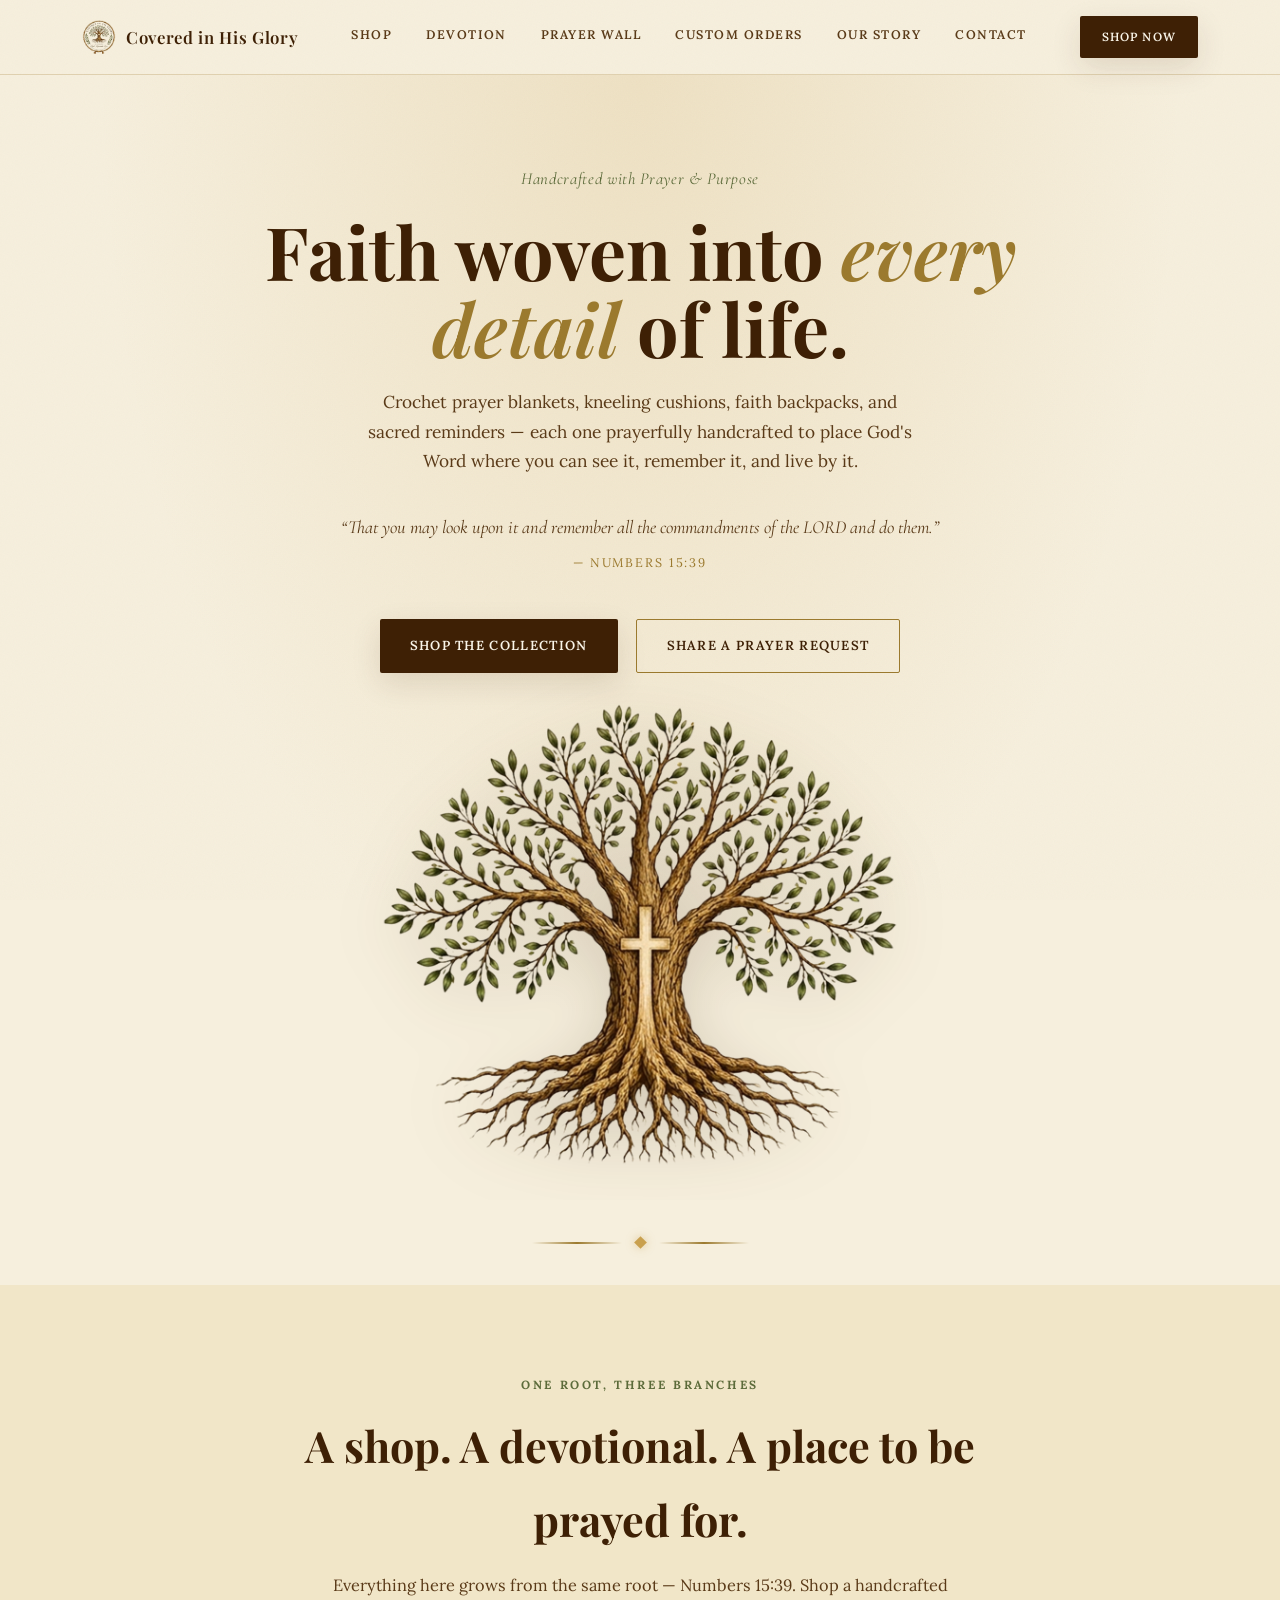
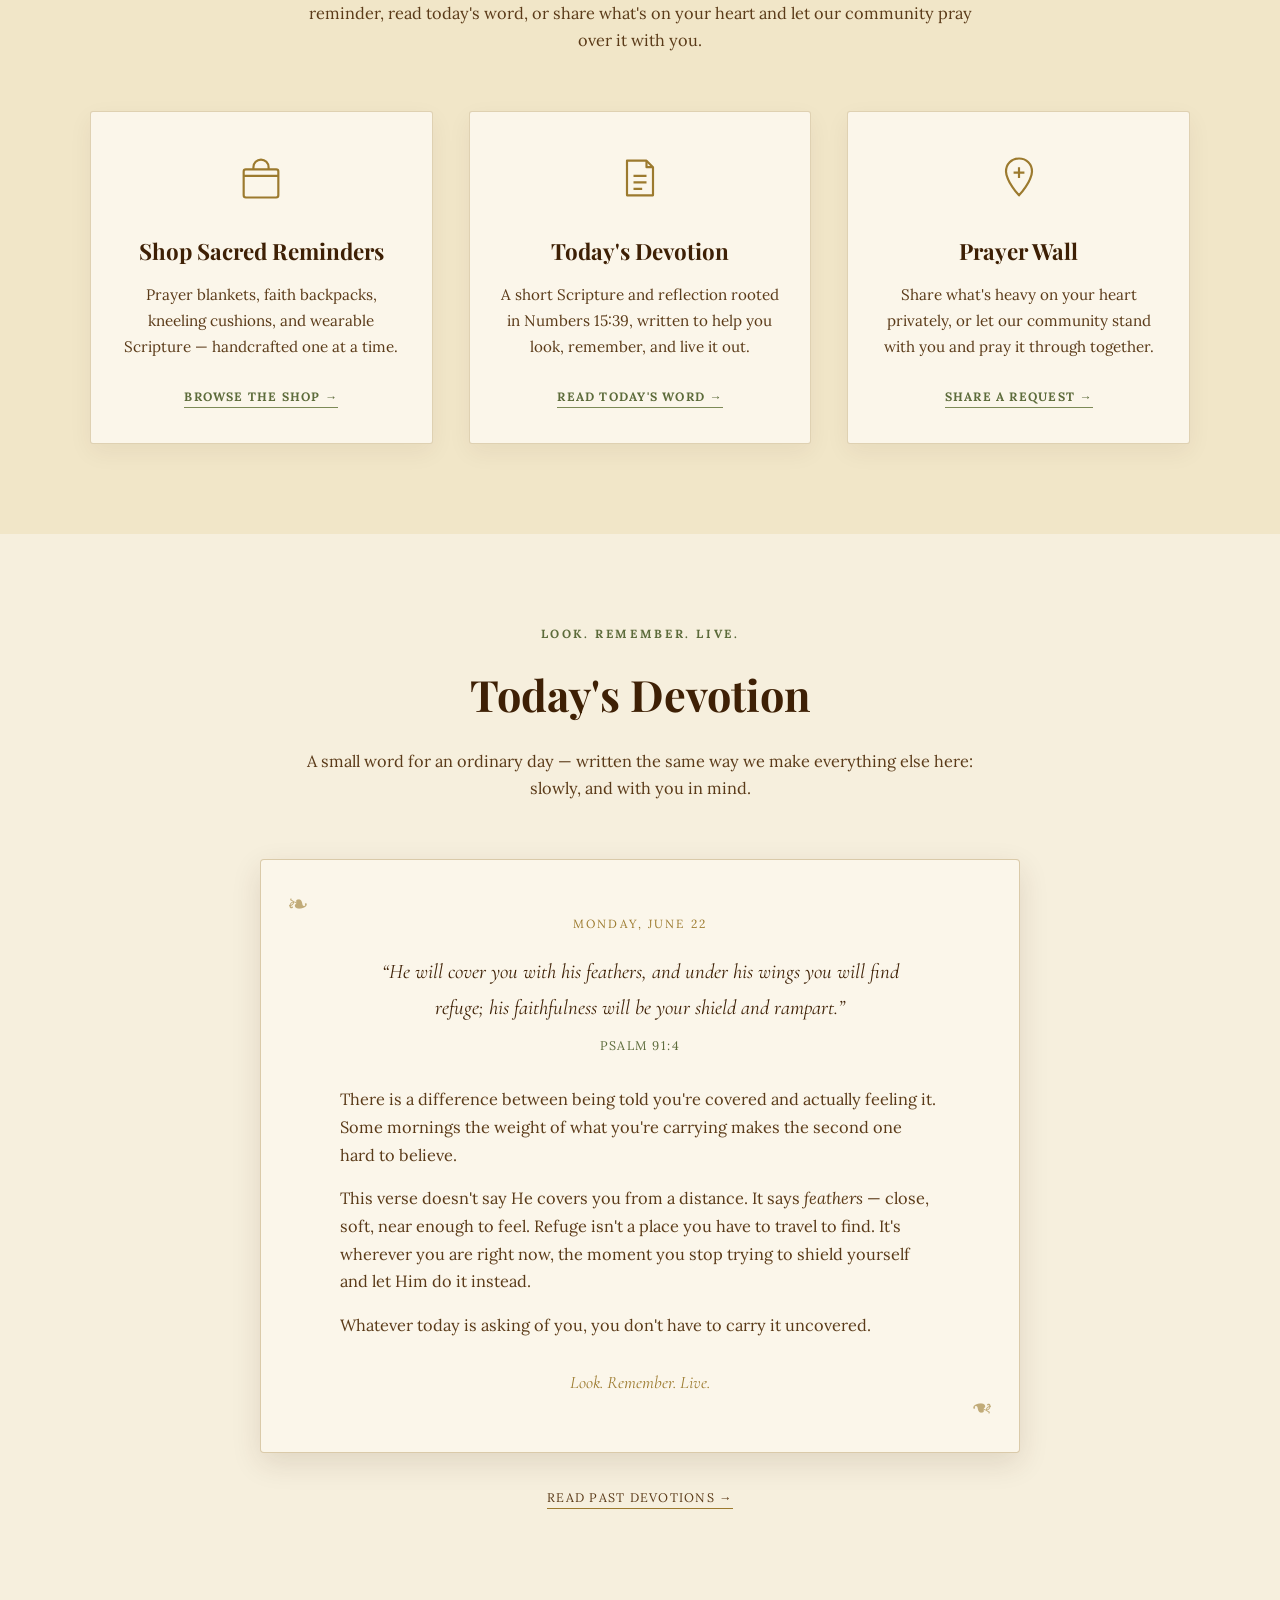
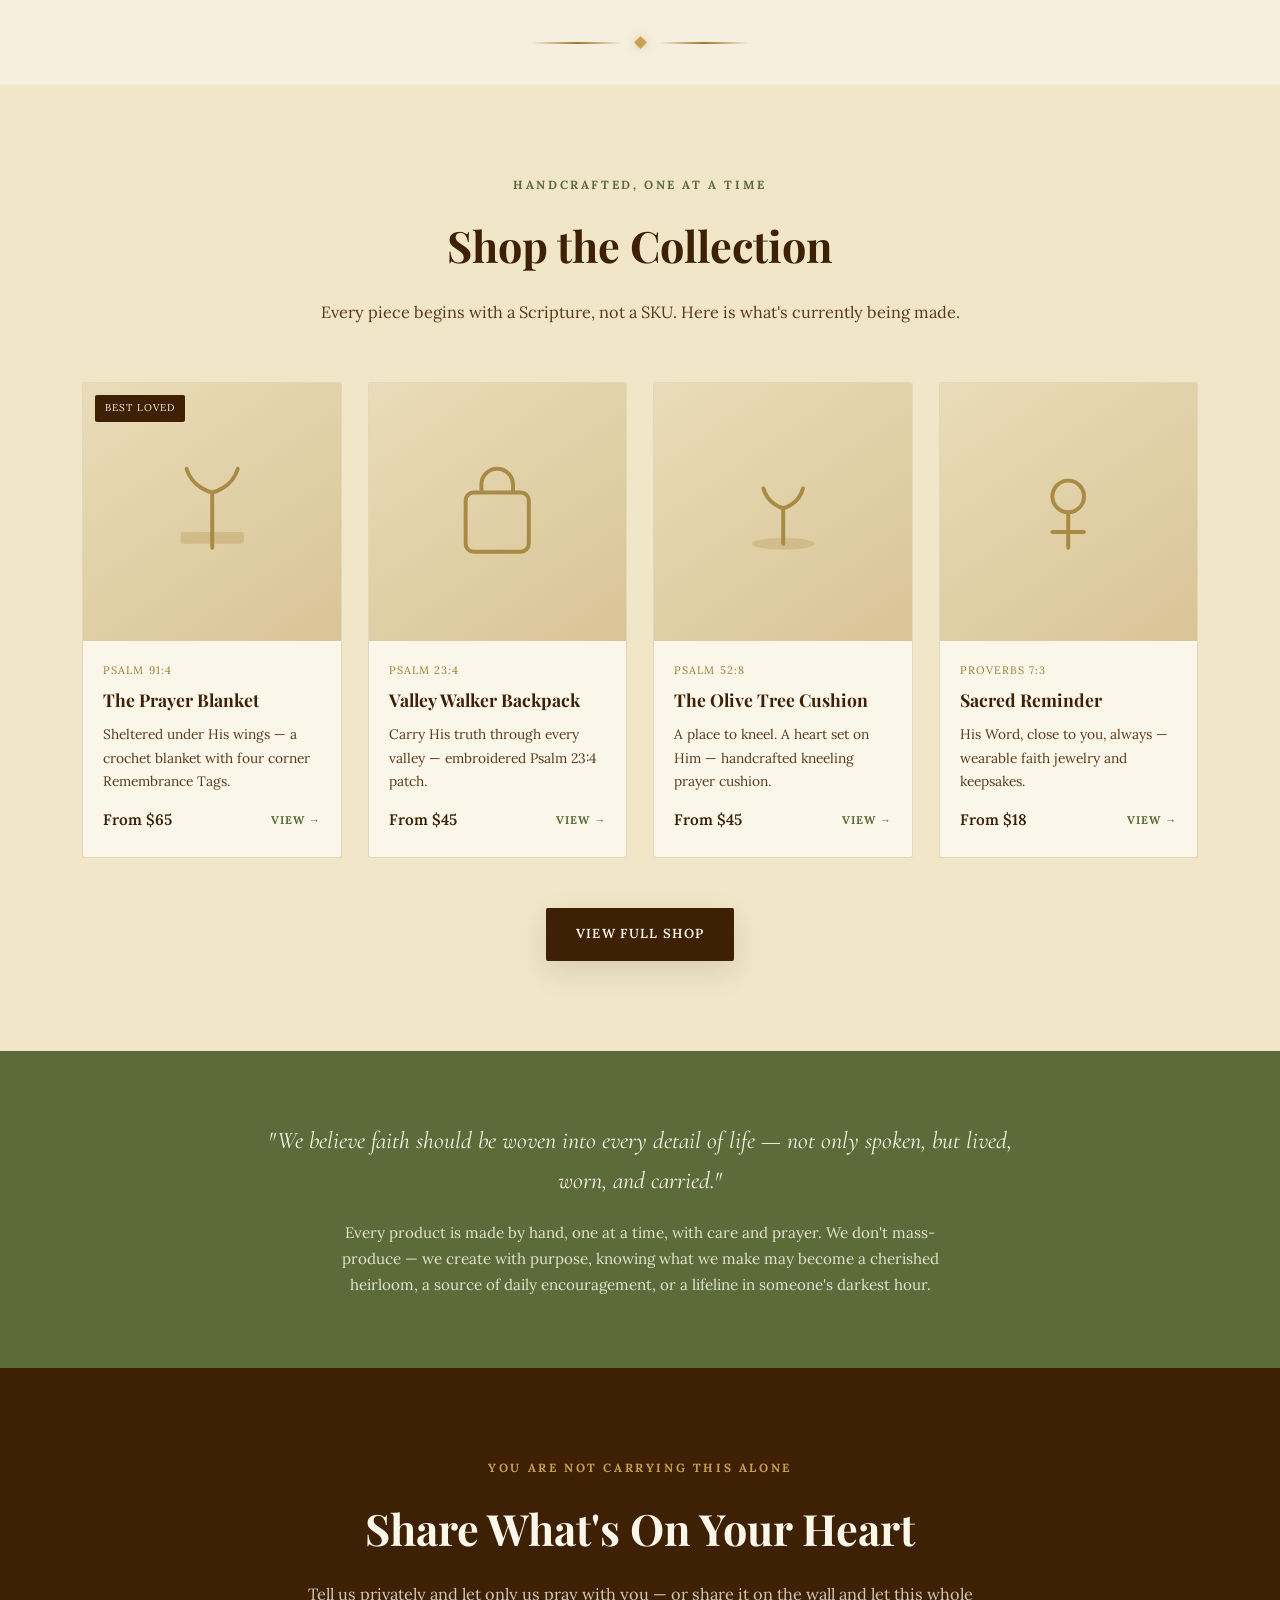
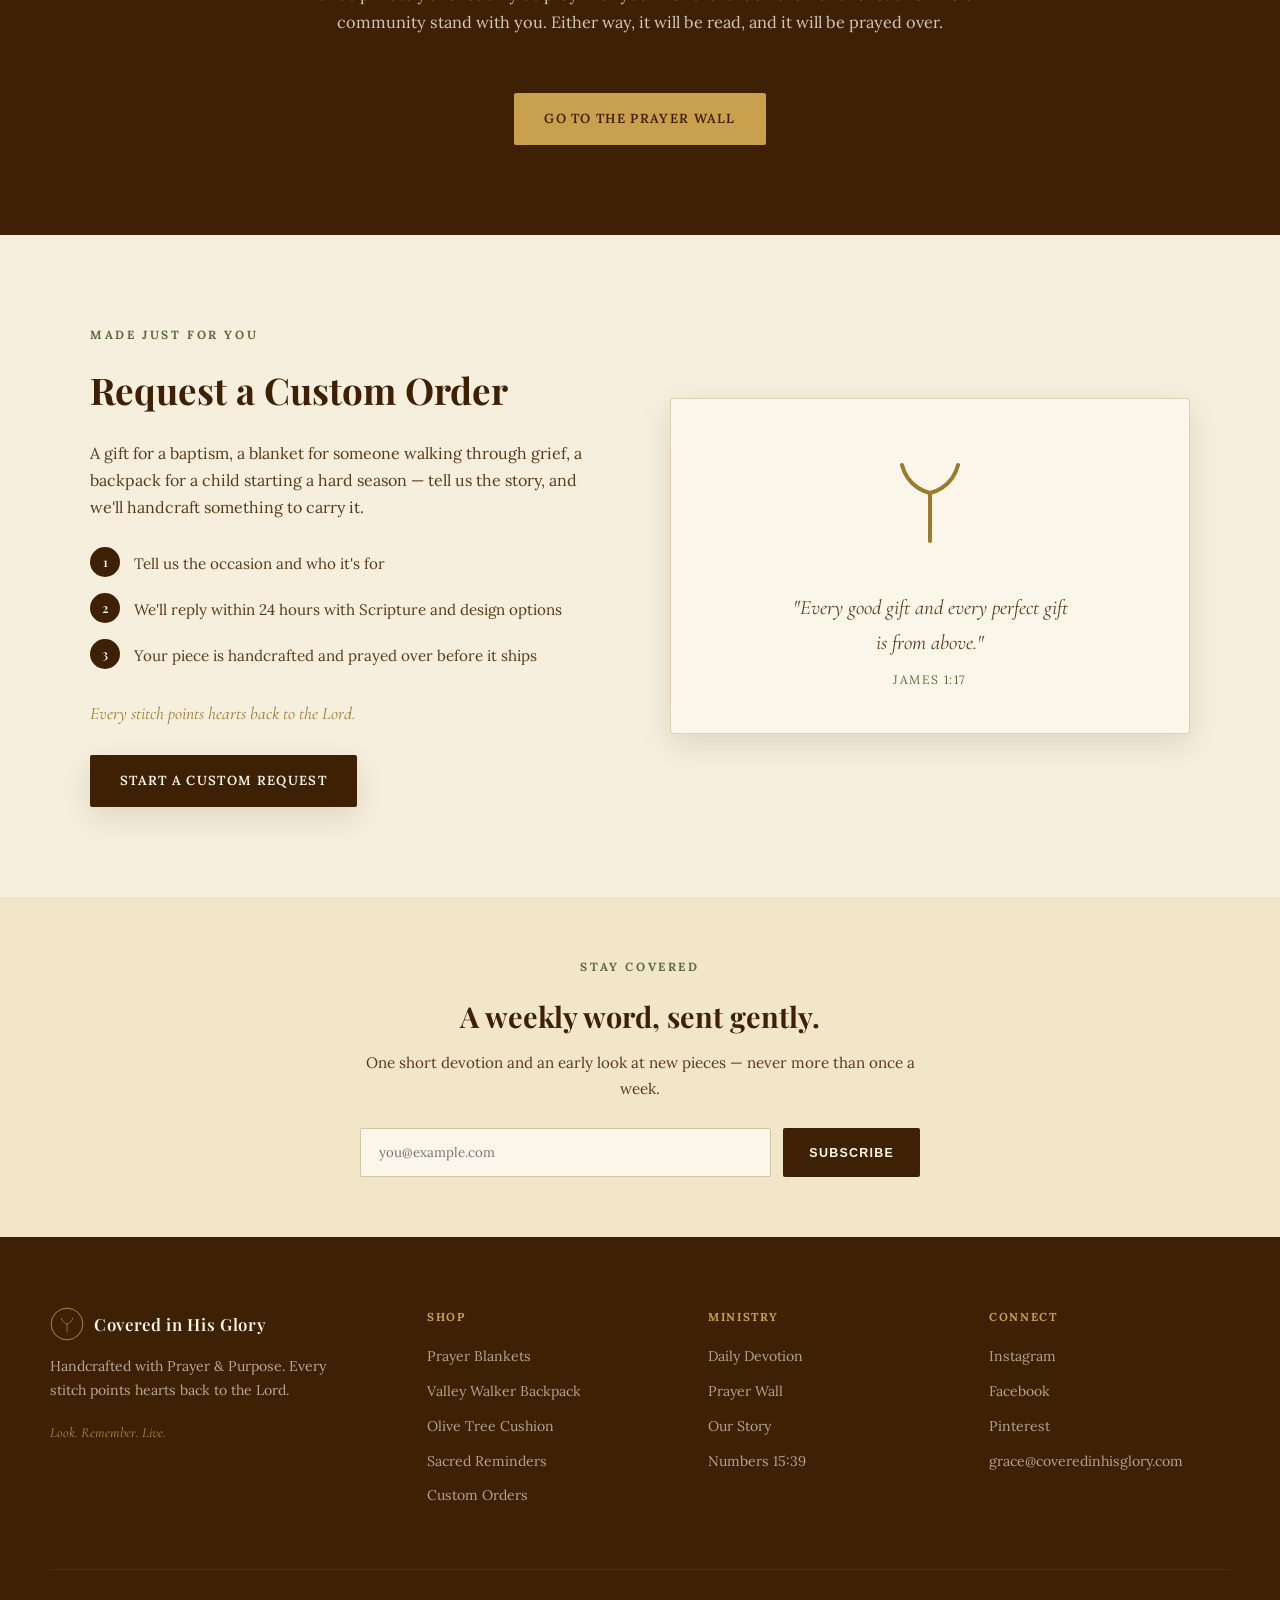
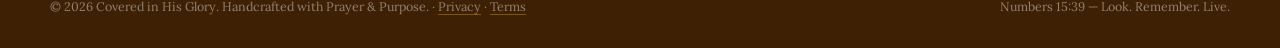
==== commit 4c4d6e58: "Reduce hero whitespace around tree image" ====
--- a/index.html
+++ b/index.html
@@ -67,7 +67,7 @@
   </div>
 
   <div class="tree-stage">
-    <img src="assets/logo2.png" alt="Covered in His Glory — watercolor tree of life with a cross at its heart and deep roots" class="hero-logo" width="564" height="508">
+    <img src="assets/logo2.png" alt="Covered in His Glory — watercolor tree of life with a cross at its heart and deep roots" class="hero-logo" width="548" height="492">
   </div>
 </section>
 
--- a/css/styles.css
+++ b/css/styles.css
@@ -147,7 +147,7 @@
 /* ===== HERO ===== */
 .hero{
   position:relative;
-  padding:100px 32px 70px;
+  padding:90px 32px 32px;
   text-align:center;
   overflow:hidden;
   background:
@@ -192,7 +192,7 @@
 
 .hero-ctas{
   display:flex; gap:18px; justify-content:center; flex-wrap:wrap;
-  margin-bottom:60px;
+  margin-bottom:28px;
 }
 .btn{
   display:inline-flex; align-items:center; gap:8px;
@@ -215,7 +215,7 @@
 /* Tree of Life Signature SVG */
 .tree-stage{
   position:relative;
-  max-width:480px; margin:0 auto;
+  max-width:520px; margin:0 auto;
 }
 .tree-stage svg{width:100%; height:auto; display:block;}
 .tree-stage .hero-logo{
